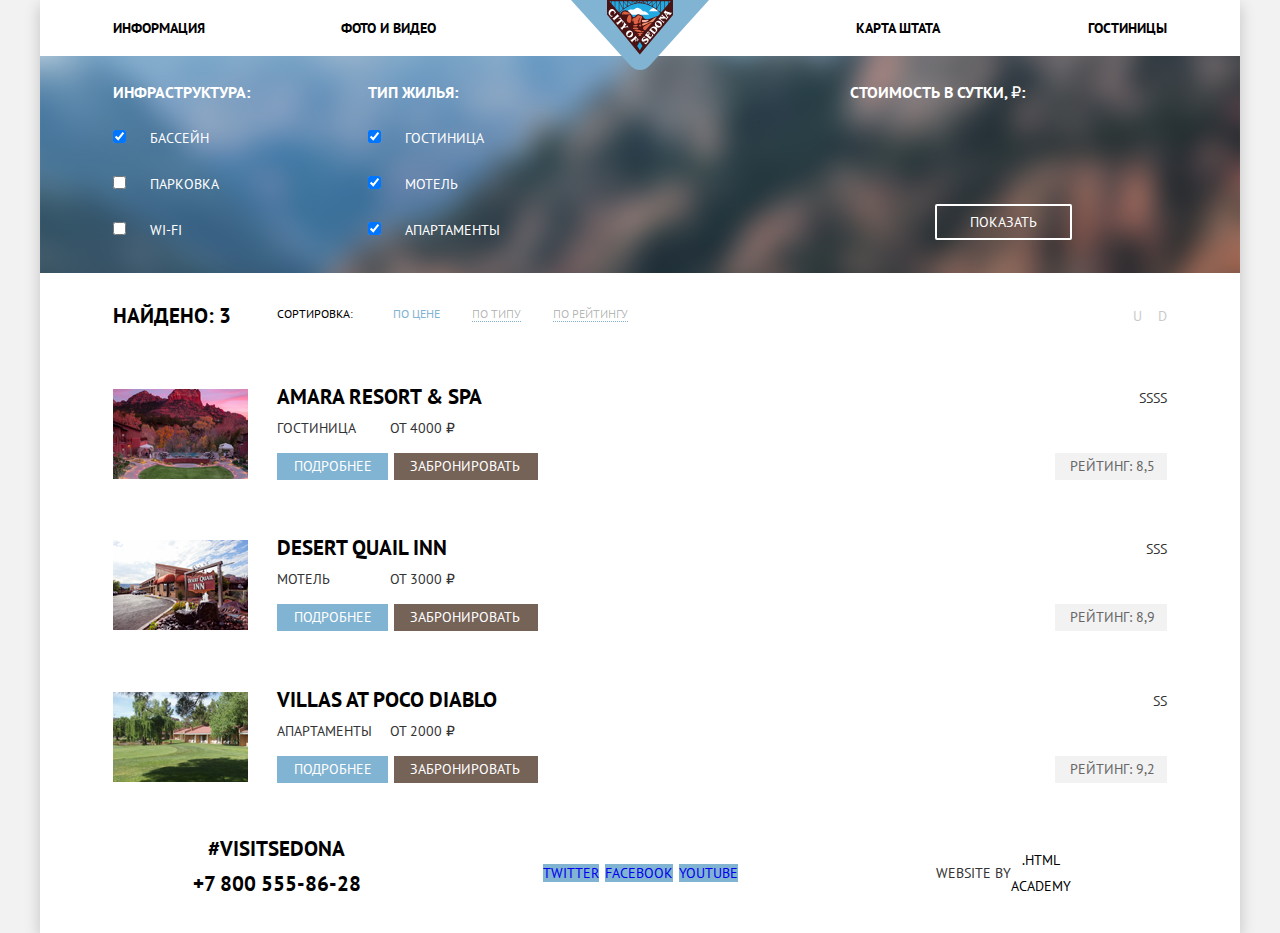
==== catalog.html @ ccf260fe "Сделал сетку на флексах для каталога" ====
<!DOCTYPE html>
<html class="page" lang="ru">

<head>
  <meta charset="utf-8">
  <title>Каталог</title>

  <link rel="icon" href="favicon.ico">
  <link rel="icon" href="img/favicons/icon.svg" type="image/svg+xml">
  <link rel="apple-touch-icon" href="img/favicons/icon-180.png">
  <link rel="manifest" href="manifest.webmanifest">

  <link href="css/normalize.css" rel="stylesheet">
  <link href="css/style.css" rel="stylesheet">
</head>

<body>
  <div class="wrapper">
    <header class="main-header">
      <nav class="main-navigation">
        <a class="main-header-logo" href="index.html">
          <img src="img/logo.svg" width="138" height="70" alt="Логотип города Седона">
        </a>
        <ul class="site-navigation">
          <li class="navigation-item-box"><a class="navigation-item" href="#">Информация</a></li>
          <li class="navigation-item-box"><a class="navigation-item" href="#">Фото и видео</a></li>
          <li class="navigation-item-box"><a class="navigation-item" href="#">Карта штата</a></li>
          <li class="navigation-item-box"><a class="navigation-item" href="catalog.html">Гостиницы</a></li>
        </ul>
      </nav>
    </header>

    <main class="container">
      <h1 class="visually-hidden">Гостиницы</h1>

      <section class="filter">
        <h2 class="visually-hidden">Фильтр гостиниц</h2>

        <form class="filter-form" method="get" action="https://echo.htmlacademy.ru">
          <fieldset class="filter-field filter-comfort">
            <legend class="filter-title">Инфраструктура:</legend>
            <ul class="filter-list">
              <li class="filter-item">
                <input class="filter-input" type="checkbox" name="pool" id="filter-pool" checked>
                <label class="filter-label" for="filter-pool">Бассейн</label>
              </li>

              <li class="filter-item">
                <input class="filter-input" type="checkbox" name="parking" id="filter-parking">
                <label class="filter-label" for="filter-parking">Парковка</label>
              </li>

              <li class="filter-item">
                <input class="filter-input" type="checkbox" name="wifi" id="filter-wifi">
                <label class="filter-label" for="filter-wifi">Wi-fi</label>
              </li>
            </ul>
          </fieldset>

          <fieldset class="filter-field filter-type">
            <legend class="filter-title">Тип жилья:</legend>
            <ul class="filter-list">
              <li class="filter-item">
                <input class="filter-input" type="checkbox" name="guesthouse" id="filter-guesthouse" checked>
                <label class="filter-label" for="filter-guesthouse">Гостиница</label>
              </li>

              <li class="filter-item">
                <input class="filter-input" type="checkbox" name="motel" id="filter-motel" checked>
                <label class="filter-label" for="filter-motel">Мотель</label>
              </li>

              <li class="filter-item">
                <input class="filter-input" type="checkbox" name="apartments" id="filter-apartments" checked>
                <label class="filter-label" for="filter-apartments">Апартаменты</label>
              </li>
            </ul>
          </fieldset>

          <div class="price-and-submit">
            <fieldset class="filter-field filter-price">
              <legend class="filter-title">Стоимость в сутки, ₽:</legend>
              <!-- Здесь будут поля ввода
              <div>
                <label class="filter-label" for="filter-min-price">
                  от <input class="filter-input" type="text" name="min-price" id="filter-min-price" value="0">
                </label>
                <label class="filter-label" for="filter-max-price">
                  до <input class="filter-input" type="text" name="max-price" id="filter-max-price" value="3000">
                </label>
              </div>
              -->
              <!-- Здесь будет ползунок -->
            </fieldset>
            <button class="button btn-filter" type="submit">Показать</button>
          </div>
        </form>
      </section>

      <section class="hotels">
        <h2 class="visually-hidden">Список гостиниц</h2>

        <section class="sort">
          <p class="sort-title">Найдено: 3</p>
          <div class="sort-container">
            <h3 class="sort-heading">Сортировка:</h3>
            <ul class="sort-list sort-radio-list">
              <li class="sort-radio-item">
                <input class="sort-input" type="radio" name="sort" value="price" id="sort-price" checked>
                <label class="sort-label" for="sort-price">По цене</label>
              </li>

              <li class="sort-radio-item">
                <input class="sort-input" type="radio" name="sort" value="type" id="sort-type">
                <label class="sort-label" for="sort-type">По типу</label>
              </li>

              <li class="sort-radio-item">
                <input class="sort-input" type="radio" name="sort" value="rating" id="sort-rating">
                <label class="sort-label" for="sort-rating">По рейтингу</label>
              </li>
            </ul>
          </div>

          <ul class="sort-list sort-pagination-container">
            <li>
              <a class="sort-pagination">U</a>
            </li>
            <li>
              <a class="sort-pagination" href="#">D</a>
            </li>
          </ul>
        </section>

        <ul class="hotel-list">
          <li class="hotel-item">
            <div class="hotel-item-container">
              <img class="hotel-item-photo" src="img/hotels/hotel.jpg" width="135" height="90"
                alt="Вид на горы и озеро у гостиницы">
              <div class="hotel-item-desc">
                <a class="hotel-title-link" href="#">
                  <h3 class="hotel-title">Amara Resort &amp; Spa</h3>
                </a>
                <div class="type-and-price">
                  <p class="hotel-type">Гостиница</p>
                  <p class="hotel-price">От 4000 ₽</p>
                </div>
                <div class="more-and-book">
                  <a class="button btn-blue btn-more" href="#">Подробнее</a>
                  <a class="button btn-brown btn-book" href="#">Забронировать</a>
                </div>
              </div>
            </div>

            <div class="hotel-rating-container">
              <ul class="hotel-rating-list">
                <li class="hotel-rating-star">S</li>
                <li class="hotel-rating-star">S</li>
                <li class="hotel-rating-star">S</li>
                <li class="hotel-rating-star">S</li>
              </ul>

              <p class="hotel-rating">Рейтинг: 8,5</p>
            </div>
          </li>

          <li class="hotel-item">
            <div class="hotel-item-container">
              <img class="hotel-item-photo" src="img/hotels/motel.jpg" width="135" height="90"
                alt="Декоративный фонтан перед вывеской мотеля">
              <div class="hotel-item-desc">
                <a class="hotel-title-link" href="#">
                  <h3 class="hotel-title">Desert Quail Inn</h3>
                </a>
                <div class="type-and-price">
                  <p class="hotel-type">Мотель</p>
                  <p class="hotel-price">От 3000 ₽</p>
                </div>
                <div class="more-and-book">
                  <a class="button btn-blue btn-more" href="#">Подробнее</a>
                  <a class="button btn-brown btn-book" href="#">Забронировать</a>
                </div>
              </div>
            </div>

            <div class="hotel-rating-container">
              <ul class="hotel-rating-list">
                <li class="hotel-rating-star">S</li>
                <li class="hotel-rating-star">S</li>
                <li class="hotel-rating-star">S</li>
              </ul>

              <p class="hotel-rating">Рейтинг: 8,9</p>
            </div>
          </li>

          <li class="hotel-item">
            <div class="hotel-item-container">
              <img class="hotel-item-photo" src="img/hotels/apartments.jpg" width="135" height="90" alt="Двор с прудом">
              <div class="hotel-item-desc">
                <a class="hotel-title-link" href="#">
                  <h3 class="hotel-title">Villas at Poco Diablo</h3>
                </a>
                <div class="type-and-price">
                  <p class="hotel-type">Апартаменты</p>
                  <p class="hotel-price">От 2000 ₽</p>
                </div>
                <div class="more-and-book">
                  <a class="button btn-blue btn-more" href="#">Подробнее</a>
                  <a class="button btn-brown btn-book" href="#">Забронировать</a>
                </div>
              </div>
            </div>

            <div class="hotel-rating-container">
              <ul class="hotel-rating-list">
                <li class="hotel-rating-star">S</li>
                <li class="hotel-rating-star">S</li>
              </ul>

              <p class="hotel-rating">Рейтинг: 9,2</p>
            </div>
          </li>
        </ul>
      </section>
    </main>

    <footer class="main-footer">
      <section class="footer-contacts">
        <h2 class="visually-hidden">Контакты</h2>

        <h3 class="footer-contacts-heading">#VISITSEDONA</h3>
        <p class="footer-contacts-phone"><a class="footer-phone" href="tel:+78005558628">+7 800 555-86-28</a></p>
      </section>

      <section class="footer-socials">
        <h2 class="visually-hidden">Социальные сети</h2>

        <ul class="social-list">
          <li class="social-button">
            <a class="social-link" href="#">Twitter</a>
          </li>
          <li class="social-button">
            <a class="social-link" href="#">Facebook</a>
          </li>
          <li class="social-button">
            <a class="social-link" href="#">Youtube</a>
          </li>
        </ul>
      </section>

      <p class="footer-copyright">
        Website by
        <a class="footer-copyright-link" href="https://htmlacademy.ru/intensive/htmlcss">.html<br>
          academy</a>
      </p>
    </footer>
  </div>
</body>

</html>
---- css/style.css ----
@font-face {
  font-family: "PT Sans";
  src:
    url("../fonts/PTSans.woff2") format("woff2"),
    url("../fonts/PTSans.woff") format("woff");
  font-weight: 400;
  font-style: normal;
}

@font-face {
  font-family: "PT Sans Bold";
  src:
    url("../fonts/PTSans-Bold.woff2") format("woff2"),
    url("../fonts/PTSans-Bold.woff") format("woff");
  font-weight: 700;
  font-style: normal;
}

:root {
  --basic-white: #FFFFFF;
  --basic-light: #F2F2F2;
  --basic-neutral: #EEEEEE;
  --basic-dark: #333333;
  --basic-black: #000000;

  --special-gray-hover: #EBEBEB;
  --special-gray-focus: #E5E5E5;

  --special-blue: #81B3D2;
  --special-blue-hover: #669EC0;
  --special-blue-click: #5496BD;

  --special-brown: #766357;
  --special-brown-hover: #604E43;
  --special-brown-click: #503E33;

  --filter-disabled: #6A6A6A;
  --filter-dot: #ABABAB;
  --filter-rating: #666666;

  --sort-basic: #CACACA;

  --icon-gray: #A9A9A9;

  --logo-click: #BDBBBC;

  --opacity-black: rgba(0, 0, 0, 0.3);
  --opacity-white: rgba(255, 255, 255, 0.3);

  --footer-bg: rgba(255, 255, 255, 0.9);

  --shadow-wrapper: rgba(0, 1, 1, 0.2);
  --shadow-form: rgba(0, 1, 1, 0.15);
}

body {
  min-width: 1280px;
  margin: 0;
  padding: 0;
  font-family: "PT Sans", Arial, sans-serif;
  font-size: 14px;
  line-height: 21px;
  font-weight: 400;
  color: var(--basic-dark);
  text-transform: uppercase;
  background-color: var(--basic-light);

  min-height: 100%;
}

a {
  text-decoration: none;
}

img {
  max-width: 100%;
  height: auto;
}

.page {
  height: 100%;
}

.wrapper {
  background-color: var(--basic-white);
  box-shadow: 0px 5px 15px var(--shadow-wrapper);

  width: 1200px;
  margin: 0 auto;

  text-align: center;

  display: grid;
  grid-template-rows: min-content 1fr min-content;
  align-content: start;
}

/* Очень надоели заголовки */

.visually-hidden {
  position: absolute;
  clip: rect(0 0 0 0);
  width: 1px;
  height: 1px;
  margin: -1px;
}

/* Main Navigation */

.main-header {
  margin: 0 73px;
}

.main-header-logo {
  position: absolute;
  left: 50%;
  transform: translateX(-50%);
}

.main-navigation {
  font-family: "PT Sans Bold", Arial, sans-serif;
  line-height: 26px;
  color: var(--basic-black);
}

.site-navigation {
  list-style: none;

  margin: 0;
  padding: 0;

  display: grid;
  grid-template-columns: repeat(5, 1fr);
}

.navigation-item-box {
  margin-top: 15px;
  margin-bottom: 15px;
}

.navigation-item-box:first-child {
  text-align: start;
}

.navigation-item-box:nth-child(2) {
  text-align: start;
  padding-left: 17px;
}

.navigation-item-box:nth-child(3) {
  grid-column: -3 / -2;

  text-align: end;
  padding-right: 16px;
}

.navigation-item-box:last-child {
  text-align: end;
}
/* User Navigation */

.navigation-item {
  color: var(--basic-black);
}

.navigation-item:hover {
  color: var(--special-blue-hover);
}

.navigation-item:focus {
  color: var(--special-brown);
}

.navigation-item:active {
  color: var(--opacity-black);
}

/* Welcome */

.wrap-container-features {
  line-height: 26px;

  min-height: 725px;
}

.wrap-container-photo {
  background-image: url(../img/welcome/background.jpg);
  background-repeat: no-repeat;
  background-color: var(--special-blue);

  height: 509px;
}

/* Заготовка маски на будущее

.wrap-container-photo::after {
  position: absolute;
  content: "";
  height: 57px;
  width: 1200px;

  background-image: url(../img/welcome/background-mask.svg);
  background-repeat: no-repeat;
}
*/

.welcome-sedona {
  margin-top: 77.35px;

  width: 456.65px;
  height: 350.88px;
}

.features-heading-box {
  box-sizing: border-box;
  height: 216px;

  display: flex;
  flex-direction: column;
  flex-wrap: wrap;
  justify-content: space-between;
  align-items: center;

  padding-top: 42.5px;
  padding-bottom: 51px;
}

.features-heading {
  font-family: "PT Sans Bold", Arial, sans-serif;
  font-size: 21px;
  color: var(--basic-black);

  margin: 0;
  padding: 0;
}

.features-heading-text {
  margin: 0;
  padding: 0;
}

/* Features */

.features-list {
  list-style: none;

  margin: 0;
  padding: 0;

  display: grid;
  grid-template-columns: repeat(3, 1fr);
}

.features-item {
  min-height: 256px;
}

.features-flex-content {
  box-sizing: border-box;
  display: flex;
  flex-direction: column;
  flex-wrap: wrap;
  justify-content: space-between;
  align-items: center;

  margin: 0;
  padding: 47px 47px 54px;
}

.features-item:first-child,
.features-item:nth-child(2) {
  grid-column: 1 / -1;
}

.features-item:first-child {
  display: grid;
  grid-template-columns: 1fr 2fr;
}

.features-item:nth-child(2) {
  display: grid;
  grid-template-columns: 2fr 1fr;
}

.features-item:nth-child(2) .features-photo {
  order: 1;
}

.features-item:nth-child(2) .features-container {
  order: 2;
}

.features-container {
  background-color: var(--special-blue);
  color: var(--basic-white);

  max-height: 256px;
}

.features-container-heading {
  color: var(--basic-white);
}

.features-item .features-heading,
.features-container .features-heading {
  margin: 0;
}

.features-item-heading {
  width: 150px;
  word-wrap: break-word;
}

.features-item-number {
  margin: 0;
}

.features-item-text {
  margin: 0;
}

.features-gray {
  background-color: var(--basic-neutral);
}

/* Benefits */

.benefits-list {
  list-style: none;

  background-color: var(--basic-white);
  color: var(--basic-dark);

  min-height: 330px;

  margin: 0;
  padding: 0;

  grid-column: 1 / -1;

  display: grid;
  grid-template-columns: repeat(3, 1fr);
}

.benefits-item {
  max-height: 330px;

  padding: 160px 55px 82px;
}

.benefits-heading {
  color: var(--basic-black);
}

.benefit-text {
  margin: 0;
}

/* Search */

.wrap-search {
  box-sizing: border-box;
  height: 291px;

  display: flex;
  flex-direction: column;
  flex-wrap: wrap;
  justify-content: flex-end;
  align-items: center;
}

.wrap-container-search {
  line-height: 24px;

  box-sizing: border-box;
  height: 123px;
  margin-bottom: 45px;
  padding-top: 18px;

  display: flex;
  flex-direction: column;
  flex-wrap: wrap;
  justify-content: space-between;
  align-items: center;
}

.container-search-heading {
  font-family: "PT Sans Bold", Arial, sans-serif;
  font-size: 30px;
  color: var(--basic-black);

  margin: 0;

  transform: translateX(-5px);
}

.container-search-text {
  margin: 0;
  padding: 0;
}

.search-form {
  font-family: "PT Sans Bold", Arial, sans-serif;
  line-height: 26px;

  box-shadow: 0px 7px 15px var(--shadow-form);

  max-width: 568px;
  margin: 0 auto;

  box-sizing: border-box;
  height: 395px;
  padding: 55px;

  display: grid;
  grid-template-columns: repeat(2, 1fr);
}

.search-item {
  display: grid;
  grid-template-columns: repeat(2, 1fr);

  margin: 0;
  height: 38px;
}

.search-item:first-child,
.search-item:nth-child(2) {
  grid-column: 1 / -1;
}

.search-item-label {
  display: flex;
  align-items: center;
}

.search-item:nth-child(4) .search-item-label {
  margin-left: 26px;
  justify-self: center;
}

.search-item:nth-child(3) .search-item-input {
  margin-right: 3px;
}

.search-item-input {
  text-transform: uppercase;
  font-size: 14px;
  line-height: 26px;
  background-color: var(--basic-light);
  border: none;

  padding: 0;
}

.search-item-input[type=text] {
  width: 346px;

  box-sizing: border-box;
  padding-left: 13px;
}

.search-item-input[type=number] {
  width: 114px;

  text-align: center;

  box-sizing: border-box;
  padding-left: 8px;
}

.search-item-input:hover {
  background-color: var(--special-gray-hover);
}

.search-item-input:focus {
  background-color: var(--basic-white);
  outline: 2px solid var(--special-gray-focus);
}

.icon-calendar {
  display: none; /* Временно скрыл календарь, чтобы не мешал в сетке */
}

/* Filter */

.filter {
  background-image: url(../img/background-catalog.png);
  background-repeat: no-repeat;
  background-color: var(--special-blue);
  background-size: cover;
  color: var(--basic-white);

  min-height: 217px;
  box-sizing: border-box;
  padding: 26px 73px 32px;
}

.filter-form {
  display: flex;
  flex-direction: row;
  flex-wrap: wrap;
  justify-content: space-between;
  align-items: flex-start;

  max-height: 159px;
}

.filter-field {
  border: none;
  padding: 0;
  margin: 0;

  display: flex;
  flex-direction: column;
  flex-wrap: wrap;
  align-items: baseline;
}

.filter-type {
  margin-right: 232px;
}

.price-and-submit {
  justify-self: flex-end;
  display: flex;
  flex-direction: column;
  flex-wrap: wrap;
  justify-content: space-between;


  width: 317px;
  height: 158px;
}

.filter-title {
  font-family: "PT Sans Bold", Arial, sans-serif;
  font-size: 16px;

  float: left;
}

.filter-list {
  list-style: none;
  margin: 0;
  padding: 0;

  display: flex;
  flex-direction: column;
  flex-wrap: wrap;
  justify-content: space-between;
  align-items: baseline;

  margin-top: 25px;
}

.filter-item {
  margin-bottom: 25px;
}

.filter-item:last-child {
  margin-bottom: 0;
}

.filter-label {
  font-family: "PT Sans", Arial, sans-serif;
  margin-left: 20px;
}

.filter-input {
  border: none;
  color: var(--basic-white);
  background: none;
  outline: none;
}

/* Sort */

.sort {
  display: grid;
  grid-template-columns: max-content 1fr min-content;
  align-items: center;

  padding: 29px 0;
  box-sizing: border-box;
  height: 86px;
}

.sort-title {
  font-family: "PT Sans Bold", Arial, sans-serif;
  font-size: 21px;
  line-height: 26px;
  color: var(--basic-black);

  margin: 0;
}

.sort-container {
  display: flex;
  flex-direction: row;
  flex-wrap: wrap;
  justify-content: flex-start;
  align-items: center;

  margin-left: 46px;
  padding-bottom: 5px;
}

.sort-heading {
  font-size: 12px;
  line-height: 18px;
  font-weight: normal;
  color: var(--basic-black);

  margin: 0;
}

.sort-list {
  list-style: none;
  padding: 0;
  margin: 0;

  display: flex;
  flex-direction: row;
  flex-wrap: wrap;
  justify-content: space-between;
}

.sort-radio-list {
  margin-left: 40px;
}

.sort-radio-item {
  margin-right: 32px;
}

.sort-radio-item:last-child {
  margin-right: 0;
}

.sort-label {
  font-size: 12px;
  line-height: 18px;
  color: var(--opacity-black);

  border-bottom: 1px dotted var(--special-blue);
}

.sort-label:hover {
  color: var(--special-blue);
}

.sort-label:active {
  color: var(--basic-black);

  border: none;
}

.sort-input {
  display: none;
}

.sort-input:checked ~ .sort-label {
  color: var(--special-blue);
  border: none;
}

.sort-pagination-container {
  width: 34px;
  margin: 0;
}

.sort-pagination {
  color: var(--sort-basic);
}

.sort-pagination:hover {
  color: var(--basic-black);
}

.sort-pagination:active,
.sort-pagination:focus {
  color: var(--special-blue);
}

/* Hotels */

.hotels {
  margin: 0 73px;

  height: 540px;
}

.hotel-list {
  list-style: none;
  margin: 0;
  padding: 0;

  height: 454px;

  display: grid;
  grid-template-columns: 1fr;
}

.hotel-item {
  display: grid;
  grid-template-columns: 2fr 1fr;
  column-gap: 400px;

  height: 150px;

  padding: 25px 0;
  box-sizing: border-box;
}

.hotel-item-container {
  display: grid;
  grid-template-columns: min-content 1fr;
}

.hotel-item-photo {
  min-width: 135px;
  min-height: 90px;

  align-self: center;
}

.hotel-item-desc {
  display: flex;
  flex-direction: column;
  flex-wrap: wrap;
  justify-content: space-between;

  margin-left: 29px;
}

.hotel-title {
  font-family: "PT Sans Bold", Arial, sans-serif;
  font-size: 21px;
  line-height: 26px;
  color: var(--basic-black);

  margin: 0;
  width: max-content;
}

.hotel-title:hover {
  color: var(--special-blue);
}

.hotel-title:active {
  color: var(--opacity-black);
}

.type-and-price {
  display: flex;
  flex-direction: row;
  flex-wrap: wrap;
  justify-content: space-between;

  width: 258px;
  margin-bottom: 6px;
}

.hotel-type {
  margin: 0;
  width: max-content;
}

.hotel-price {
  margin: 0;
  width: max-content;
  margin-right: 80px;
}

.more-and-book {
  display: flex;
  flex-direction: row;
  flex-wrap: wrap;
  justify-content: center;
  margin-bottom: 4px;
  width: max-content;
}

.hotel-rating-container {
  display: flex;
  flex-direction: column;
  flex-wrap: wrap;
  align-items: flex-end;
  justify-content: space-between;
  padding: 4px 0;
}

.hotel-rating {
  color: var(--filter-rating);
  background-color: var(--basic-light);

  margin: 0;
  padding: 3px 12px 3px 15px;
}

.hotel-rating-list {
  list-style: none;
  padding: 0;

  display: flex;
  flex-direction: row;
  flex-wrap: wrap;
  justify-content: space-between;
}

/*
/// А тут будут звёздащке ///
.hotel-rating-star {
}
*/

/* Footer */

.main-footer {
  display: grid;
  grid-template-columns: 1fr 1fr 1fr;

  background-color: var(--footer-bg);
}

.footer-contacts {
  font-family: "PT Sans Bold", Arial, sans-serif;
  font-size: 21px;
  line-height: 26px;
  color: var(--basic-black);

  margin-left: 73px;

  display: flex;
  flex-direction: column;
  flex-wrap: wrap;
  justify-content: center;
}

.footer-contacts-heading,
.footer-contacts-phone {
  margin: 0;
}

.footer-contacts-heading {
  margin-top: 23px;
  margin-bottom: 9px;

  font-size: 21px;
}

.footer-contacts-phone {
  margin-bottom: 36px;
}

.footer-phone {
  color: var(--basic-black);
}

.footer-phone:hover {
  color: var(--special-blue);
}

.footer-phone:active {
  color: var(--opacity-black);
}

.footer-socials {
  display: flex;
  flex-direction: column;
  justify-content: center;
  align-items: center;
}

.social-list {
  list-style: none;
  margin: 0;
  padding: 0;

  display: flex;
  flex-direction: row;
  flex-wrap: wrap;
  justify-content: center;
}

.social-button {
  padding-right: 6px;
}

.social-button:last-child {
  padding-right: 0;
}

.social-link {
  background-color: var(--special-blue);
}

.social-link:hover {
  background-color: var(--special-blue-hover);
}

.social-link:active {
  background-color: var(--special-blue-click);
  color: var(--opacity-white);
}

.footer-copyright {
  line-height: 26px;

  margin-right: 73px;

  display: flex;
  flex-direction: row;
  flex-wrap: wrap;
  align-items: center;
  justify-content: center;
}

.footer-copyright-link {
  color: var(--basic-black);
}

.footer-copyright-link:hover {
  color: var(--special-blue)
}

.footer-copyright-link:active {
  color: var(--logo-click);
}

/* Buttons */

.button {
  color: var(--basic-white);
  text-transform: uppercase;
  border: none;
  outline: none;
}

.btn-brown {
  background-color: var(--special-brown);
}

.btn-brown:hover {
  background-color: var(--special-brown-hover);
}

.btn-brown:active {
  background-color: var(--special-brown-click);
  color: var(--opacity-white);
}

.btn-blue {
  background-color: var(--special-blue);
}

.btn-blue:hover {
  background-color: var(--special-blue-hover);
}

.btn-blue:active {
  background-color: var(--special-blue-click);
  color: var(--opacity-white);
}

.btn-search {
  font-family: "PT Sans Bold", Arial, sans-serif;
  font-size: 21px;
  line-height: 26px;
}

.btn-search[type=submit] {
  width: 458px;
  height: 58px;

  justify-self: center;
  align-self: end;

  grid-column: 1 / -1;
}

.btn-search[type=button] {
  width: 568px;
  height: 86px;
}

.btn-filter {
  font-family: "PT Sans", Arial, sans-serif;
  font-size: 14px;
  line-height: 21px;

  background: none;

  border: 2px solid var(--basic-white);
  border-radius: 2px;

  width: 137px;
  height: 36px;

  align-self: center;
  margin-right: 10px;
}

.btn-more {
  padding: 3px 16px 3px 17px;
  margin-right: 6px;
}

.btn-book {
  padding: 3px 18px 3px 16px;
}
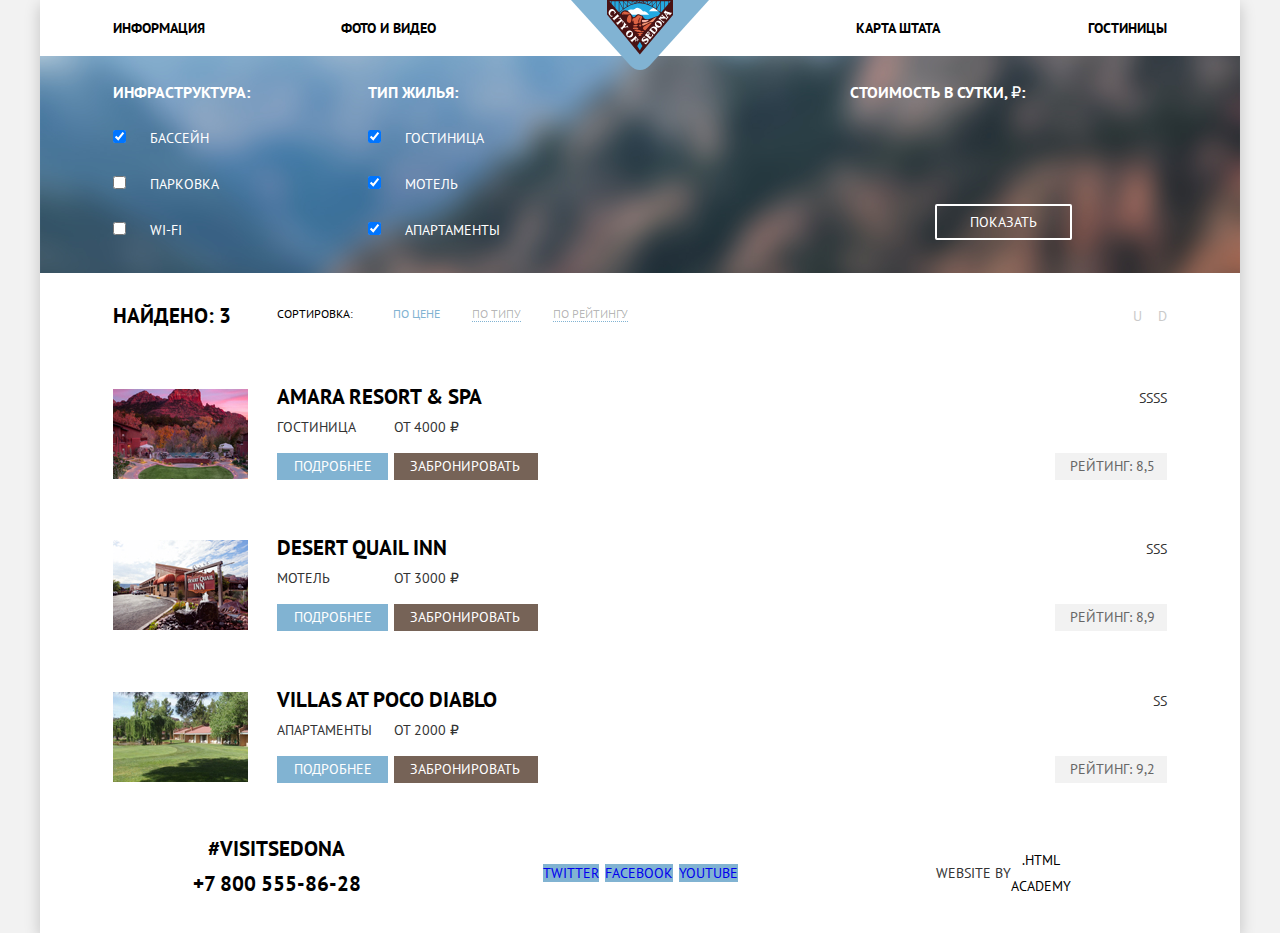
==== commit 22fb9237: "Переделал микросетку в каталоге" ====
--- a/catalog.html
+++ b/catalog.html
@@ -141,13 +141,15 @@
                 <a class="hotel-title-link" href="#">
                   <h3 class="hotel-title">Amara Resort &amp; Spa</h3>
                 </a>
-                <div class="type-and-price">
-                  <p class="hotel-type">Гостиница</p>
-                  <p class="hotel-price">От 4000 ₽</p>
-                </div>
-                <div class="more-and-book">
-                  <a class="button btn-blue btn-more" href="#">Подробнее</a>
-                  <a class="button btn-brown btn-book" href="#">Забронировать</a>
+                <div class="type-price-buttons">
+                  <div class="type-and-more">
+                    <p class="hotel-type">Гостиница</p>
+                    <a class="button btn-blue btn-more" href="#">Подробнее</a>
+                  </div>
+                  <div class="price-and-book">
+                    <p class="hotel-price">От 4000 ₽</p>
+                    <a class="button btn-brown btn-book" href="#">Забронировать</a>
+                  </div>
                 </div>
               </div>
             </div>
@@ -172,13 +174,15 @@
                 <a class="hotel-title-link" href="#">
                   <h3 class="hotel-title">Desert Quail Inn</h3>
                 </a>
-                <div class="type-and-price">
-                  <p class="hotel-type">Мотель</p>
-                  <p class="hotel-price">От 3000 ₽</p>
-                </div>
-                <div class="more-and-book">
-                  <a class="button btn-blue btn-more" href="#">Подробнее</a>
-                  <a class="button btn-brown btn-book" href="#">Забронировать</a>
+                <div class="type-price-buttons">
+                  <div class="type-and-more">
+                    <p class="hotel-type">Мотель</p>
+                    <a class="button btn-blue btn-more" href="#">Подробнее</a>
+                  </div>
+                  <div class="price-and-book">
+                    <p class="hotel-price">От 3000 ₽</p>
+                    <a class="button btn-brown btn-book" href="#">Забронировать</a>
+                  </div>
                 </div>
               </div>
             </div>
@@ -201,13 +205,15 @@
                 <a class="hotel-title-link" href="#">
                   <h3 class="hotel-title">Villas at Poco Diablo</h3>
                 </a>
-                <div class="type-and-price">
-                  <p class="hotel-type">Апартаменты</p>
-                  <p class="hotel-price">От 2000 ₽</p>
-                </div>
-                <div class="more-and-book">
-                  <a class="button btn-blue btn-more" href="#">Подробнее</a>
-                  <a class="button btn-brown btn-book" href="#">Забронировать</a>
+                <div class="type-price-buttons">
+                  <div class="type-and-more">
+                    <p class="hotel-type">Апартаменты</p>
+                    <a class="button btn-blue btn-more" href="#">Подробнее</a>
+                  </div>
+                  <div class="price-and-book">
+                    <p class="hotel-price">От 2000 ₽</p>
+                    <a class="button btn-brown btn-book" href="#">Забронировать</a>
+                  </div>
                 </div>
               </div>
             </div>
--- a/css/style.css
+++ b/css/style.css
@@ -752,34 +752,36 @@
   color: var(--opacity-black);
 }
 
-.type-and-price {
+.type-price-buttons {
   display: flex;
   flex-direction: row;
-  flex-wrap: wrap;
-  justify-content: space-between;
-
-  width: 258px;
-  margin-bottom: 6px;
+  margin-bottom: 4px;
+}
+
+.type-and-more {
+  display: flex;
+  flex-direction: column;
+  flex-wrap: wrap;
+  width: max-content;
 }
 
 .hotel-type {
   margin: 0;
   width: max-content;
+  margin-bottom: 15px;
 }
 
 .hotel-price {
   margin: 0;
   width: max-content;
-  margin-right: 80px;
-}
-
-.more-and-book {
-  display: flex;
-  flex-direction: row;
-  flex-wrap: wrap;
-  justify-content: center;
-  margin-bottom: 4px;
-  width: max-content;
+  margin-bottom: 15px;
+}
+
+.price-and-book {
+  display: flex;
+  flex-direction: column;
+  flex-wrap: wrap;
+  width: max-content
 }
 
 .hotel-rating-container {
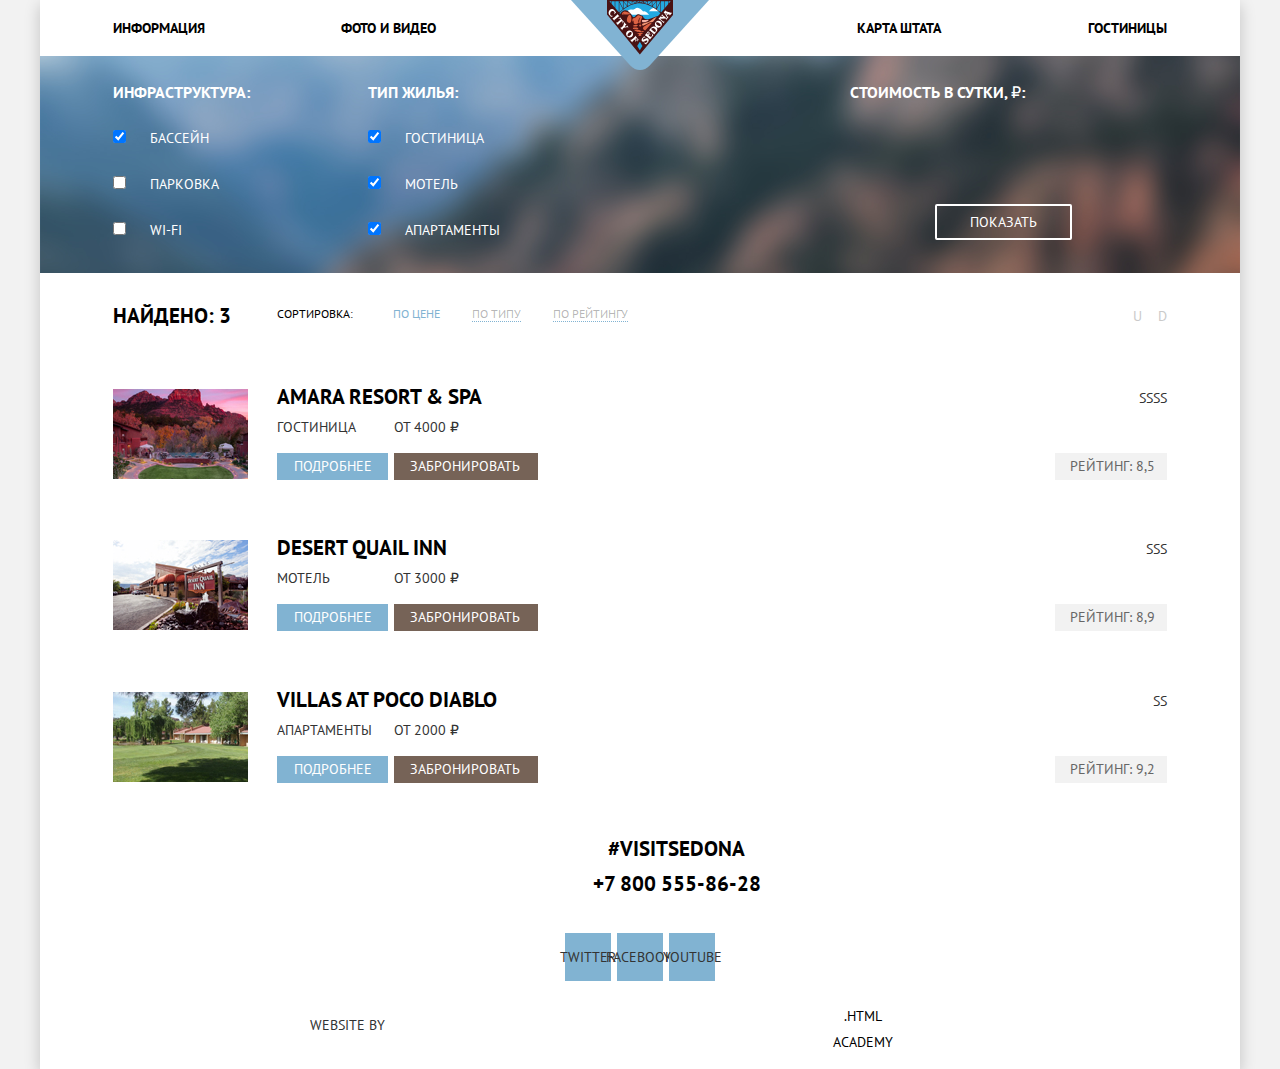
==== commit 7e829079: "Добавил декоративные элементы на главную" ====
--- a/catalog.html
+++ b/catalog.html
@@ -141,13 +141,13 @@
                 <a class="hotel-title-link" href="#">
                   <h3 class="hotel-title">Amara Resort &amp; Spa</h3>
                 </a>
-                <div class="type-price-buttons">
-                  <div class="type-and-more">
-                    <p class="hotel-type">Гостиница</p>
+                <div class="hotel-info-container">
+                  <div class="hotel-info-column">
+                    <p class="hotel-info-text">Гостиница</p>
                     <a class="button btn-blue btn-more" href="#">Подробнее</a>
                   </div>
-                  <div class="price-and-book">
-                    <p class="hotel-price">От 4000 ₽</p>
+                  <div class="hotel-info-column">
+                    <p class="hotel-info-text">От 4000 ₽</p>
                     <a class="button btn-brown btn-book" href="#">Забронировать</a>
                   </div>
                 </div>
@@ -174,13 +174,13 @@
                 <a class="hotel-title-link" href="#">
                   <h3 class="hotel-title">Desert Quail Inn</h3>
                 </a>
-                <div class="type-price-buttons">
-                  <div class="type-and-more">
-                    <p class="hotel-type">Мотель</p>
+                <div class="hotel-info-container">
+                  <div class="hotel-info-column">
+                    <p class="hotel-info-text">Мотель</p>
                     <a class="button btn-blue btn-more" href="#">Подробнее</a>
                   </div>
-                  <div class="price-and-book">
-                    <p class="hotel-price">От 3000 ₽</p>
+                  <div class="hotel-info-column">
+                    <p class="hotel-info-text">От 3000 ₽</p>
                     <a class="button btn-brown btn-book" href="#">Забронировать</a>
                   </div>
                 </div>
@@ -205,13 +205,13 @@
                 <a class="hotel-title-link" href="#">
                   <h3 class="hotel-title">Villas at Poco Diablo</h3>
                 </a>
-                <div class="type-price-buttons">
-                  <div class="type-and-more">
-                    <p class="hotel-type">Апартаменты</p>
+                <div class="hotel-info-container">
+                  <div class="hotel-info-column">
+                    <p class="hotel-info-text">Апартаменты</p>
                     <a class="button btn-blue btn-more" href="#">Подробнее</a>
                   </div>
-                  <div class="price-and-book">
-                    <p class="hotel-price">От 2000 ₽</p>
+                  <div class="hotel-info-column">
+                    <p class="hotel-info-text">От 2000 ₽</p>
                     <a class="button btn-brown btn-book" href="#">Забронировать</a>
                   </div>
                 </div>
--- a/css/style.css
+++ b/css/style.css
@@ -95,20 +95,24 @@
   align-content: start;
 }
 
-/* Очень надоели заголовки */
-
 .visually-hidden {
   position: absolute;
   clip: rect(0 0 0 0);
   width: 1px;
   height: 1px;
   margin: -1px;
+  border: 0;
+  padding: 0;
+  white-space: nowrap;
+  clip-path: inset(100%);
+  clip: rect(0 0 0 0);
+  overflow: hidden;
 }
 
 /* Main Navigation */
 
 .main-header {
-  margin: 0 73px;
+  margin: 0 53px;
 }
 
 .main-header-logo {
@@ -121,6 +125,8 @@
   font-family: "PT Sans Bold", Arial, sans-serif;
   line-height: 26px;
   color: var(--basic-black);
+
+  position: relative;
 }
 
 .site-navigation {
@@ -144,14 +150,16 @@
 
 .navigation-item-box:nth-child(2) {
   text-align: start;
-  padding-left: 17px;
+
+  padding-left: 9px;
 }
 
 .navigation-item-box:nth-child(3) {
   grid-column: -3 / -2;
 
   text-align: end;
-  padding-right: 16px;
+
+  padding-right: 7px;
 }
 
 .navigation-item-box:last-child {
@@ -161,10 +169,12 @@
 
 .navigation-item {
   color: var(--basic-black);
+  padding: 20px;
 }
 
 .navigation-item:hover {
   color: var(--special-blue-hover);
+  background-color: var(--basic-neutral);
 }
 
 .navigation-item:focus {
@@ -191,19 +201,6 @@
   height: 509px;
 }
 
-/* Заготовка маски на будущее
-
-.wrap-container-photo::after {
-  position: absolute;
-  content: "";
-  height: 57px;
-  width: 1200px;
-
-  background-image: url(../img/welcome/background-mask.svg);
-  background-repeat: no-repeat;
-}
-*/
-
 .welcome-sedona {
   margin-top: 77.35px;
 
@@ -223,6 +220,20 @@
 
   padding-top: 42.5px;
   padding-bottom: 51px;
+
+  position: relative;
+}
+
+.features-heading-box::before {
+  content: "";
+  position: absolute;
+  height: 57px;
+  width: 1200px;
+  background-image: url("../img/welcome/background-mask.svg");
+  background-repeat: no-repeat;
+  background-position: 0 0;
+  top: -26%;
+  transform: translateY(-1px);
 }
 
 .features-heading {
@@ -346,6 +357,43 @@
   max-height: 330px;
 
   padding: 160px 55px 82px;
+
+  position: relative;
+}
+
+.benefits-item:first-child::before{
+  content: "";
+  position: absolute;
+  width: 75px;
+  height: 72px;
+  background-image: url(../img/icons/icon-house.svg);
+  background-repeat: no-repeat;
+  background-position: 0 0;
+  top: 18%;
+}
+
+.benefits-item:nth-child(2)::before {
+  content: "";
+  position: absolute;
+  width: 75px;
+  height: 70px;
+  background-image: url(../img/icons/icon-food.svg);
+  background-repeat: no-repeat;
+  background-position: 0 0;
+  top: 20%;
+  transform: translateY(-8%);
+}
+
+.benefits-item:last-child::before {
+  content: "";
+  position: absolute;
+  width: 64px;
+  height: 77px;
+  background-image: url(../img/icons/icon-gifts.svg);
+  background-repeat: no-repeat;
+  background-position: 0 0;
+  top: 20%;
+  transform: translateY(-16%);
 }
 
 .benefits-heading {
@@ -357,6 +405,10 @@
 }
 
 /* Search */
+
+.search {
+  position: relative;
+}
 
 .wrap-search {
   box-sizing: border-box;
@@ -403,6 +455,7 @@
   font-family: "PT Sans Bold", Arial, sans-serif;
   line-height: 26px;
 
+  background-color: var(--basic-white);
   box-shadow: 0px 7px 15px var(--shadow-form);
 
   max-width: 568px;
@@ -414,6 +467,10 @@
 
   display: grid;
   grid-template-columns: repeat(2, 1fr);
+
+  position: absolute;
+  left: 50%;
+  transform: translateX(-50%);
 }
 
 .search-item {
@@ -422,6 +479,8 @@
 
   margin: 0;
   height: 38px;
+
+  position: relative;
 }
 
 .search-item:first-child,
@@ -465,8 +524,13 @@
 
   text-align: center;
 
-  box-sizing: border-box;
-  padding-left: 8px;
+  -moz-appearance: textfield; /* Для Firefox */
+}
+
+.search-item-input[type=number]::-webkit-outer-spin-button,
+.search-item-input[type=number]::-webkit-inner-spin-button {
+  -webkit-appearance: none; /* Для Chrome, Safari, Edge, Opera */
+  margin: 0;
 }
 
 .search-item-input:hover {
@@ -478,8 +542,86 @@
   outline: 2px solid var(--special-gray-focus);
 }
 
-.icon-calendar {
-  display: none; /* Временно скрыл календарь, чтобы не мешал в сетке */
+.form-calendar {
+  position: absolute;
+  width: 26px;
+  height: 26px;
+  top: 15%;
+  right: 0;
+  transform: translate(-15%, 5%);
+
+  border: 0;
+  background: none;
+  outline: 0;
+}
+
+.form-calendar::before {
+  content: "";
+  position: absolute;
+  width: 21px;
+  height: 23px;
+  background-image: url(../img/icons/icon-calendar.svg);
+  background-repeat: no-repeat;
+  background-position: 0 0;
+  left: 0;
+  top: 0;
+}
+
+.btn-minus {
+  width: 15px;
+  height: 15px;
+  position: absolute;
+  left: 55%;
+  top: 30%;
+  transform: translate(-5%, 6%);
+
+  background: none;
+  border: none;
+  outline: none;
+}
+
+.btn-minus::before {
+  content: "";
+  position: absolute;
+  width: 12px;
+  height: 3px;
+  background-image: url(../img/icons/icon-minus.svg);
+  background-repeat: no-repeat;
+  background-position: 0 0;
+  left: 0px;
+}
+
+.btn-minus-kids::before {
+  left: 25%;
+}
+
+.btn-plus {
+  width: 15px;
+  height: 15px;
+  position: absolute;
+  right: 5%;
+  top: 30%;
+  transform: translate(-20%, 5%);
+
+  background: none;
+  border: none;
+  outline: none;
+}
+
+.btn-plus::before {
+  content: "";
+  position: absolute;
+  width: 11px;
+  height: 11px;
+  background-image: url(../img/icons/icon-plus.svg);
+  background-repeat: no-repeat;
+  background-position: 0 0;
+  left: 10%;
+  top: 20%;
+}
+
+.btn-plus-kids::before {
+  left: 35%;
 }
 
 /* Filter */
@@ -752,36 +894,23 @@
   color: var(--opacity-black);
 }
 
-.type-price-buttons {
+.hotel-info-container {
   display: flex;
   flex-direction: row;
   margin-bottom: 4px;
 }
 
-.type-and-more {
+.hotel-info-column {
   display: flex;
   flex-direction: column;
   flex-wrap: wrap;
   width: max-content;
 }
 
-.hotel-type {
+.hotel-info-text {
   margin: 0;
   width: max-content;
   margin-bottom: 15px;
-}
-
-.hotel-price {
-  margin: 0;
-  width: max-content;
-  margin-bottom: 15px;
-}
-
-.price-and-book {
-  display: flex;
-  flex-direction: column;
-  flex-wrap: wrap;
-  width: max-content
 }
 
 .hotel-rating-container {
@@ -820,10 +949,19 @@
 /* Footer */
 
 .main-footer {
+  position: relative;
+}
+
+.footer-wrapper {
   display: grid;
   grid-template-columns: 1fr 1fr 1fr;
 
+  position: absolute;
+  bottom: 0;
+
   background-color: var(--footer-bg);
+  width: 1200px;
+  z-index: 1;
 }
 
 .footer-contacts {
@@ -881,20 +1019,26 @@
   padding: 0;
 
   display: flex;
-  flex-direction: row;
-  flex-wrap: wrap;
+  flex-wrap: wrap;
+  justify-content: space-between;
+}
+
+.social-button {
+  margin-right: 6px;
+}
+
+.social-button:last-child {
+  margin-right: 0;
+}
+
+.social-link {
+  display: flex;
+  align-items: center;
   justify-content: center;
-}
-
-.social-button {
-  padding-right: 6px;
-}
-
-.social-button:last-child {
-  padding-right: 0;
-}
-
-.social-link {
+
+  width: 46px;
+  height: 48px;
+  color: inherit;
   background-color: var(--special-blue);
 }
 
@@ -904,7 +1048,10 @@
 
 .social-link:active {
   background-color: var(--special-blue-click);
-  color: var(--opacity-white);
+}
+
+.social-link:active path {
+  fill: var(--opacity-white);
 }
 
 .footer-copyright {
@@ -916,19 +1063,30 @@
   flex-direction: row;
   flex-wrap: wrap;
   align-items: center;
-  justify-content: center;
+  justify-content: space-around;
+
+  padding: 0 46px;
+}
+
+.footer-copyright-text {
+  padding: 0;
+  margin: 0;
+
+  margin-left: 12px;
 }
 
 .footer-copyright-link {
   color: var(--basic-black);
-}
-
-.footer-copyright-link:hover {
-  color: var(--special-blue)
-}
-
-.footer-copyright-link:active {
-  color: var(--logo-click);
+  margin-top: 8px;
+  margin-right: 4px;
+}
+
+.footer-copyright-link:hover path {
+  fill: var(--special-blue);
+}
+
+.footer-copyright-link:active path {
+  fill: var(--logo-click);
 }
 
 /* Buttons */
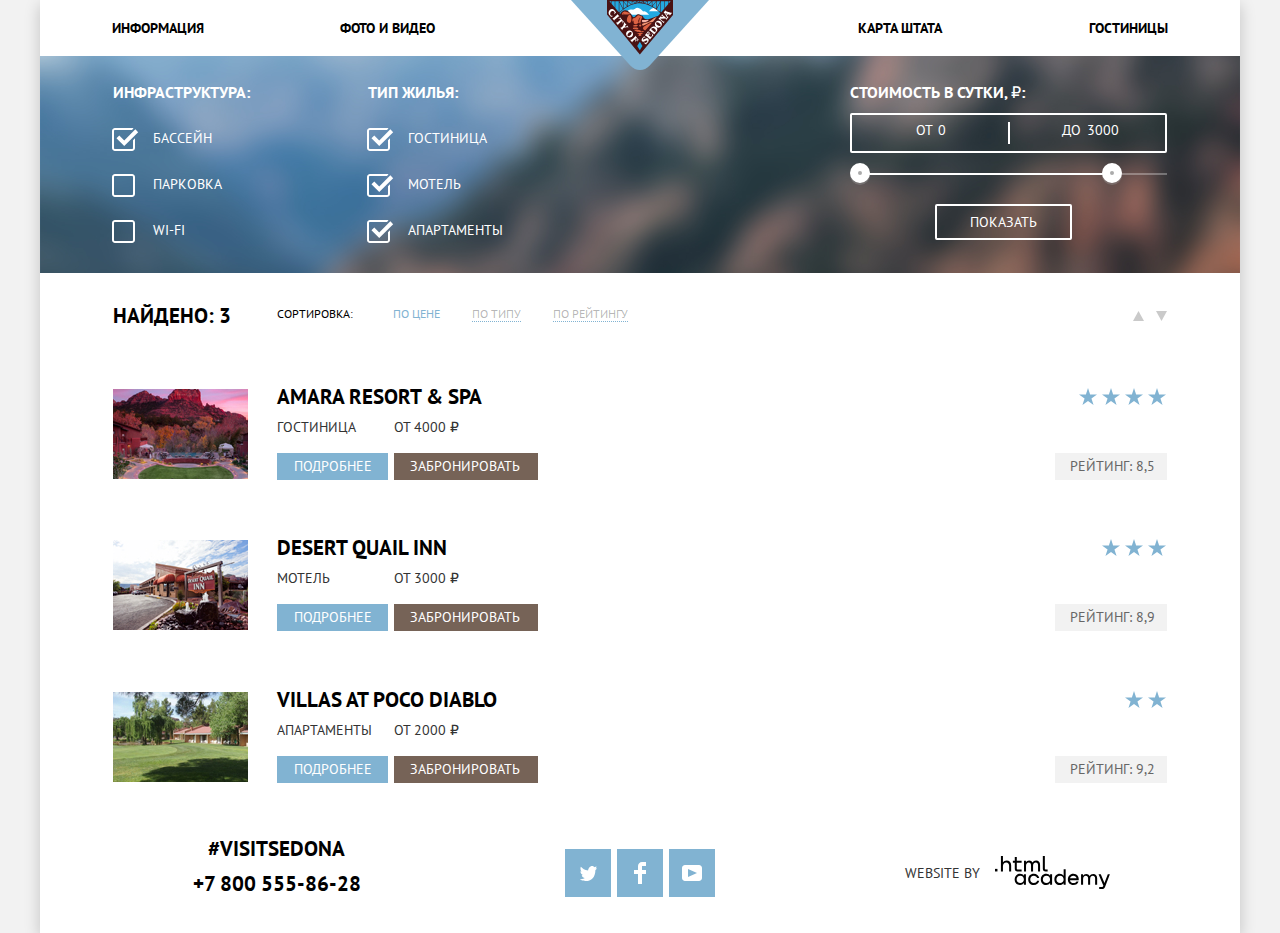
==== commit d51707cd: "Добавил декоративные элементы в каталог" ====
--- a/catalog.html
+++ b/catalog.html
@@ -41,17 +41,17 @@
             <legend class="filter-title">Инфраструктура:</legend>
             <ul class="filter-list">
               <li class="filter-item">
-                <input class="filter-input" type="checkbox" name="pool" id="filter-pool" checked>
+                <input class="filter-input visually-hidden" type="checkbox" name="pool" id="filter-pool" checked>
                 <label class="filter-label" for="filter-pool">Бассейн</label>
               </li>
 
               <li class="filter-item">
-                <input class="filter-input" type="checkbox" name="parking" id="filter-parking">
+                <input class="filter-input visually-hidden" type="checkbox" name="parking" id="filter-parking">
                 <label class="filter-label" for="filter-parking">Парковка</label>
               </li>
 
               <li class="filter-item">
-                <input class="filter-input" type="checkbox" name="wifi" id="filter-wifi">
+                <input class="filter-input visually-hidden" type="checkbox" name="wifi" id="filter-wifi">
                 <label class="filter-label" for="filter-wifi">Wi-fi</label>
               </li>
             </ul>
@@ -61,17 +61,19 @@
             <legend class="filter-title">Тип жилья:</legend>
             <ul class="filter-list">
               <li class="filter-item">
-                <input class="filter-input" type="checkbox" name="guesthouse" id="filter-guesthouse" checked>
+                <input class="filter-input visually-hidden" type="checkbox" name="guesthouse" id="filter-guesthouse"
+                  checked>
                 <label class="filter-label" for="filter-guesthouse">Гостиница</label>
               </li>
 
               <li class="filter-item">
-                <input class="filter-input" type="checkbox" name="motel" id="filter-motel" checked>
+                <input class="filter-input visually-hidden" type="checkbox" name="motel" id="filter-motel" checked>
                 <label class="filter-label" for="filter-motel">Мотель</label>
               </li>
 
               <li class="filter-item">
-                <input class="filter-input" type="checkbox" name="apartments" id="filter-apartments" checked>
+                <input class="filter-input visually-hidden" type="checkbox" name="apartments" id="filter-apartments"
+                  checked>
                 <label class="filter-label" for="filter-apartments">Апартаменты</label>
               </li>
             </ul>
@@ -80,17 +82,25 @@
           <div class="price-and-submit">
             <fieldset class="filter-field filter-price">
               <legend class="filter-title">Стоимость в сутки, ₽:</legend>
-              <!-- Здесь будут поля ввода
-              <div>
-                <label class="filter-label" for="filter-min-price">
-                  от <input class="filter-input" type="text" name="min-price" id="filter-min-price" value="0">
-                </label>
-                <label class="filter-label" for="filter-max-price">
-                  до <input class="filter-input" type="text" name="max-price" id="filter-max-price" value="3000">
-                </label>
+
+              <div class="range-filter">
+                <div class="price-controls">
+                  <label class="min-price price-label">
+                    от <input class="price-input" type="number" name="min-price" value="0">
+                  </label>
+                  <label class="max-price price-label">
+                    до <input class="price-input" type="number" name="max-price" value="3000">
+                  </label>
+                </div>
+
+                <div class="range-controls">
+                  <div class="scale">
+                    <div class="bar"></div>
+                  </div>
+                  <div class="toggle toggle-min"></div>
+                  <div class="toggle toggle-max"></div>
+                </div>
               </div>
-              -->
-              <!-- Здесь будет ползунок -->
             </fieldset>
             <button class="button btn-filter" type="submit">Показать</button>
           </div>
@@ -124,10 +134,18 @@
 
           <ul class="sort-list sort-pagination-container">
             <li>
-              <a class="sort-pagination">U</a>
+              <a class="sort-pagination">
+                <svg width="11" height="10" viewBox="0 0 11 10" fill="none" xmlns="http://www.w3.org/2000/svg">
+                  <path d="M5.5 0L0 10H11L5.5 0Z" fill="#CACACA" />
+                </svg>
+              </a>
             </li>
             <li>
-              <a class="sort-pagination" href="#">D</a>
+              <a class="sort-pagination">
+                <svg width="11" height="10" viewBox="0 0 11 10" fill="none" xmlns="http://www.w3.org/2000/svg">
+                  <path d="M5.5 10L0 0H11" fill="#CACACA" />
+                </svg>
+              </a>
             </li>
           </ul>
         </section>
@@ -156,10 +174,34 @@
 
             <div class="hotel-rating-container">
               <ul class="hotel-rating-list">
-                <li class="hotel-rating-star">S</li>
-                <li class="hotel-rating-star">S</li>
-                <li class="hotel-rating-star">S</li>
-                <li class="hotel-rating-star">S</li>
+                <li class="hotel-rating-star">
+                  <svg width="19" height="17" viewBox="0 0 19 17" fill="none" xmlns="http://www.w3.org/2000/svg">
+                    <path
+                      d="M9.002 0L11.128 6.494H18.005L12.441 10.506L14.566 17L9.002 12.987L3.438 17L5.564 10.506L0 6.494H6.878L9.002 0Z"
+                      fill="#81B3D2" />
+                  </svg>
+                </li>
+                <li class="hotel-rating-star">
+                  <svg width="19" height="17" viewBox="0 0 19 17" fill="none" xmlns="http://www.w3.org/2000/svg">
+                    <path
+                      d="M9.002 0L11.128 6.494H18.005L12.441 10.506L14.566 17L9.002 12.987L3.438 17L5.564 10.506L0 6.494H6.878L9.002 0Z"
+                      fill="#81B3D2" />
+                  </svg>
+                </li>
+                <li class="hotel-rating-star">
+                  <svg width="19" height="17" viewBox="0 0 19 17" fill="none" xmlns="http://www.w3.org/2000/svg">
+                    <path
+                      d="M9.002 0L11.128 6.494H18.005L12.441 10.506L14.566 17L9.002 12.987L3.438 17L5.564 10.506L0 6.494H6.878L9.002 0Z"
+                      fill="#81B3D2" />
+                  </svg>
+                </li>
+                <li class="hotel-rating-star">
+                  <svg width="19" height="17" viewBox="0 0 19 17" fill="none" xmlns="http://www.w3.org/2000/svg">
+                    <path
+                      d="M9.002 0L11.128 6.494H18.005L12.441 10.506L14.566 17L9.002 12.987L3.438 17L5.564 10.506L0 6.494H6.878L9.002 0Z"
+                      fill="#81B3D2" />
+                  </svg>
+                </li>
               </ul>
 
               <p class="hotel-rating">Рейтинг: 8,5</p>
@@ -189,9 +231,27 @@
 
             <div class="hotel-rating-container">
               <ul class="hotel-rating-list">
-                <li class="hotel-rating-star">S</li>
-                <li class="hotel-rating-star">S</li>
-                <li class="hotel-rating-star">S</li>
+                <li class="hotel-rating-star">
+                  <svg width="19" height="17" viewBox="0 0 19 17" fill="none" xmlns="http://www.w3.org/2000/svg">
+                    <path
+                      d="M9.002 0L11.128 6.494H18.005L12.441 10.506L14.566 17L9.002 12.987L3.438 17L5.564 10.506L0 6.494H6.878L9.002 0Z"
+                      fill="#81B3D2" />
+                  </svg>
+                </li>
+                <li class="hotel-rating-star">
+                  <svg width="19" height="17" viewBox="0 0 19 17" fill="none" xmlns="http://www.w3.org/2000/svg">
+                    <path
+                      d="M9.002 0L11.128 6.494H18.005L12.441 10.506L14.566 17L9.002 12.987L3.438 17L5.564 10.506L0 6.494H6.878L9.002 0Z"
+                      fill="#81B3D2" />
+                  </svg>
+                </li>
+                <li class="hotel-rating-star">
+                  <svg width="19" height="17" viewBox="0 0 19 17" fill="none" xmlns="http://www.w3.org/2000/svg">
+                    <path
+                      d="M9.002 0L11.128 6.494H18.005L12.441 10.506L14.566 17L9.002 12.987L3.438 17L5.564 10.506L0 6.494H6.878L9.002 0Z"
+                      fill="#81B3D2" />
+                  </svg>
+                </li>
               </ul>
 
               <p class="hotel-rating">Рейтинг: 8,9</p>
@@ -220,8 +280,20 @@
 
             <div class="hotel-rating-container">
               <ul class="hotel-rating-list">
-                <li class="hotel-rating-star">S</li>
-                <li class="hotel-rating-star">S</li>
+                <li class="hotel-rating-star">
+                  <svg width="19" height="17" viewBox="0 0 19 17" fill="none" xmlns="http://www.w3.org/2000/svg">
+                    <path
+                      d="M9.002 0L11.128 6.494H18.005L12.441 10.506L14.566 17L9.002 12.987L3.438 17L5.564 10.506L0 6.494H6.878L9.002 0Z"
+                      fill="#81B3D2" />
+                  </svg>
+                </li>
+                <li class="hotel-rating-star">
+                  <svg width="19" height="17" viewBox="0 0 19 17" fill="none" xmlns="http://www.w3.org/2000/svg">
+                    <path
+                      d="M9.002 0L11.128 6.494H18.005L12.441 10.506L14.566 17L9.002 12.987L3.438 17L5.564 10.506L0 6.494H6.878L9.002 0Z"
+                      fill="#81B3D2" />
+                  </svg>
+                </li>
               </ul>
 
               <p class="hotel-rating">Рейтинг: 9,2</p>
@@ -232,34 +304,99 @@
     </main>
 
     <footer class="main-footer">
-      <section class="footer-contacts">
-        <h2 class="visually-hidden">Контакты</h2>
-
-        <h3 class="footer-contacts-heading">#VISITSEDONA</h3>
-        <p class="footer-contacts-phone"><a class="footer-phone" href="tel:+78005558628">+7 800 555-86-28</a></p>
-      </section>
-
-      <section class="footer-socials">
-        <h2 class="visually-hidden">Социальные сети</h2>
-
-        <ul class="social-list">
-          <li class="social-button">
-            <a class="social-link" href="#">Twitter</a>
-          </li>
-          <li class="social-button">
-            <a class="social-link" href="#">Facebook</a>
-          </li>
-          <li class="social-button">
-            <a class="social-link" href="#">Youtube</a>
-          </li>
-        </ul>
-      </section>
-
-      <p class="footer-copyright">
-        Website by
-        <a class="footer-copyright-link" href="https://htmlacademy.ru/intensive/htmlcss">.html<br>
-          academy</a>
-      </p>
+      <div class="footer-wrapper-catalog">
+        <section class="footer-contacts">
+          <h2 class="visually-hidden">Контакты</h2>
+
+          <h3 class="footer-contacts-heading">#VISITSEDONA</h3>
+          <p class="footer-contacts-phone"><a class="footer-phone" href="tel:+78005558628">+7 800 555-86-28</a></p>
+        </section>
+
+        <section class="footer-socials">
+          <h2 class="visually-hidden">Социальные сети</h2>
+
+          <ul class="social-list">
+            <li class="social-button">
+              <a class="social-link" href="#">
+                <span class="visually-hidden">Twitter</span>
+                <svg width="17" height="17" viewBox="0 0 17 17" fill="none" xmlns="http://www.w3.org/2000/svg">
+                  <path
+                    d="M10.95 1.14409C12.635 0.648089 13.934 1.41409 14.527 2.32309C15.2 2.09209 15.858 1.84209 16.538 1.61509C16.5249 2.30145 16.2117 2.94761 15.681 3.38309C16.366 3.55309 16.985 2.89209 16.985 2.89209C16.816 3.89209 15.979 4.68009 15.422 4.91609C15.191 11.6661 12.247 16.1331 5.34498 15.9981H4.89898C4.48898 15.9981 0.734977 15.5381 0.000976562 14.1111C2.27198 14.3071 3.89398 13.6891 4.69398 12.9341C3.73398 12.6341 2.01498 12.4571 1.71498 9.98409C2.06398 10.0901 2.27898 10.2121 2.90498 10.1031C1.70498 9.24709 0.373977 8.53009 0.447977 6.33009C0.732977 6.65809 1.51498 6.86609 1.78798 6.80209C1.08498 6.56109 -0.182023 3.44209 0.893977 1.85009C2.71198 3.70409 4.62898 5.45609 8.04598 5.62309C8.25398 3.33009 9.18298 1.79309 10.95 1.14409Z"
+                    fill="white" />
+                </svg>
+              </a>
+            </li>
+            <li class="social-button">
+              <a class="social-link" href="#">
+                <span class="visually-hidden">Facebook</span>
+                <svg width="12" height="22" viewBox="0 0 12 22" fill="none" xmlns="http://www.w3.org/2000/svg">
+                  <path d="M12 4V0H8C5.79086 0 4 1.79086 4 4V8H0V12H4V22H8V12H12V8H8V4H12Z" fill="white" />
+                </svg>
+              </a>
+            </li>
+            <li class="social-button">
+              <a class="social-link" href="#">
+                <span class="visually-hidden">YouTube</span>
+                <svg width="20" height="16" viewBox="0 0 20 16" fill="none" xmlns="http://www.w3.org/2000/svg">
+                  <path fill-rule="evenodd" clip-rule="evenodd"
+                    d="M3 0H17C18.65 0 20 1.35 20 3V13C20 14.65 18.65 16 17 16H3C1.35 16 0 14.65 0 13V3C0 1.35 1.35 0 3 0ZM6.027 4.002V11.998L15.014 8L6.027 4.002Z"
+                    fill="white" />
+                </svg>
+              </a>
+            </li>
+          </ul>
+        </section>
+
+        <section class="footer-copyright">
+          <p class="footer-copyright-text">Website by</p>
+          <a class="footer-copyright-link" href="https://htmlacademy.ru/intensive/htmlcss">
+            <span class="visually-hidden">html academy</span>
+            <svg width="115" height="34" viewBox="0 0 115 34" fill="none" xmlns="http://www.w3.org/2000/svg">
+              <g clip-path="url(#clip0)">
+                <path d="M0 12.8806V15.4567H2.45789V12.8806H0Z" fill="black" />
+                <path
+                  d="M11.6466 4.52965C10.0864 4.52965 8.8254 5.23807 8.03461 6.26851H7.94911V0H5.9187V15.4566H7.94911V10.1541C7.94911 8.02886 9.27424 6.50466 11.2192 6.50466C13.0573 6.50466 14.1259 7.87858 14.1259 9.72478V15.4566H16.1563V9.35984C16.1563 6.41878 14.3396 4.52965 11.6466 4.52965Z"
+                  fill="black" />
+                <path
+                  d="M26.6171 4.8303H21.8082V1.07349H19.7778V4.8303H17.8542V6.80531H19.7778V12.7947C19.7778 14.5121 20.7396 15.4567 22.4708 15.4567H26.6171V13.4602H22.8769C22.193 13.4602 21.8082 13.0738 21.8082 12.4083V6.80531H26.6171V4.8303Z"
+                  fill="black" />
+                <path
+                  d="M41.1216 4.55103C39.4971 4.55103 38.2577 5.34532 37.5737 6.61191H37.5096C36.8897 5.3668 35.7356 4.55103 34.1541 4.55103C32.7434 4.55103 31.6747 5.30238 31.0336 6.35431H30.948V4.83011H29.0032V15.4565H31.0336V10.0038C31.0336 8.00729 32.0807 6.54752 33.6625 6.50458C35.1584 6.46164 36.0348 7.53502 36.0348 9.14507V15.4565H38.0653V9.83203C38.0653 7.44915 39.4759 6.50458 40.6941 6.50458C42.1689 6.50458 43.0452 7.53502 43.0452 9.14507V15.4565H45.0754V8.9304C45.0754 6.35431 43.6222 4.55103 41.1216 4.55103Z"
+                  fill="black" />
+                <path
+                  d="M47.8271 12.7088C47.8271 14.4476 48.8103 15.4566 50.6269 15.4566H52.6359V13.4816H50.9261C50.2422 13.4816 49.8574 13.0952 49.8574 12.4297V0H47.8271V12.7088Z"
+                  fill="black" />
+                <path
+                  d="M28.9048 19.7063H28.8192C28.027 18.6392 26.7425 17.8923 25.0295 17.8709C21.882 17.8282 19.6338 20.1544 19.6338 23.441C19.6338 26.749 21.9248 29.0752 25.008 29.0326C26.7637 29.0111 28.027 28.2215 28.8192 27.0903H28.9048V28.7336H30.9177V18.1697H28.9048V19.7063ZM25.3077 27.0691C23.081 27.0691 21.6679 25.4471 21.6679 23.441C21.6679 21.435 23.081 19.813 25.3077 19.813C27.4703 19.813 28.8836 21.435 28.8836 23.441C28.8836 25.4259 27.4703 27.0691 25.3077 27.0691Z"
+                  fill="black" />
+                <path
+                  d="M44.2094 22.0111C43.7168 19.6208 41.5972 17.8708 38.8138 17.8708C35.4523 17.8708 33.2041 20.3251 33.2041 23.4409C33.2041 26.5567 35.4523 29.0325 38.8138 29.0325C41.5972 29.0325 43.7168 27.2397 44.2094 24.8281H42.0897C41.6615 26.1727 40.3982 27.0903 38.8352 27.0903C36.6512 27.0903 35.2379 25.447 35.2379 23.4409C35.2379 21.4349 36.6512 19.8129 38.8352 19.8129C40.4624 19.8129 41.6615 20.7733 42.0897 22.0111H44.2094Z"
+                  fill="black" />
+                <path
+                  d="M55.0836 19.7063H54.998C54.2058 18.6392 52.921 17.8923 51.2081 17.8709C48.0607 17.8282 45.8125 20.1544 45.8125 23.441C45.8125 26.749 48.1036 29.0752 51.1866 29.0326C52.9425 29.0111 54.2058 28.2215 54.998 27.0903H55.0836V28.7336H57.0962V18.1697H55.0836V19.7063ZM51.4866 27.0691C49.2596 27.0691 47.8466 25.4471 47.8466 23.441C47.8466 21.435 49.2596 19.813 51.4866 19.813C53.6491 19.813 55.0622 21.435 55.0622 23.441C55.0622 25.4259 53.6491 27.0691 51.4866 27.0691Z"
+                  fill="black" />
+                <path
+                  d="M68.654 19.813H68.5684C67.7761 18.6819 66.4485 17.8923 64.757 17.871C61.6739 17.8283 59.3828 20.1545 59.3828 23.4624C59.3828 26.749 61.631 29.0753 64.7784 29.0326C66.4485 29.0111 67.7761 28.2642 68.5469 27.1972H68.654V28.7336H70.6666V13.3679H68.654V19.813ZM65.0569 27.0904C62.8299 27.0904 61.4169 25.4685 61.4169 23.4624C61.4169 21.4563 62.8299 19.8343 65.0569 19.8343C67.2195 19.8343 68.6325 21.4776 68.6325 23.4624C68.6325 25.4685 67.2195 27.0904 65.0569 27.0904Z"
+                  fill="black" />
+                <path
+                  d="M78.3298 17.8708C75.0753 17.8708 72.8484 20.3678 72.8484 23.4623C72.8484 26.4714 74.9468 29.0325 78.3725 29.0325C80.8562 29.0325 82.8476 27.6879 83.5542 25.447H81.4343C80.9635 26.4502 79.8287 27.0903 78.4583 27.0903C76.5313 27.0903 75.1609 25.8098 75.011 24.1666H83.7683C84.0465 20.6452 81.8413 17.8708 78.3298 17.8708ZM78.2869 19.8129C79.9784 19.8129 81.2417 20.8586 81.5628 22.3739H75.0539C75.3536 20.88 76.6169 19.8129 78.2869 19.8129Z"
+                  fill="black" />
+                <path
+                  d="M98.1985 17.8921C96.5713 17.8921 95.3295 18.6817 94.6443 19.9409H94.5799C93.9591 18.703 92.8029 17.8921 91.2184 17.8921C89.8054 17.8921 88.7347 18.639 88.0924 19.6848H88.0068V18.1695H86.0583V28.7334H88.0924V23.3128C88.0924 21.328 89.1417 19.8768 90.7261 19.8341C92.2247 19.7915 93.1028 20.8585 93.1028 22.4591V28.7334H95.1368V23.1421C95.1368 20.7732 96.5499 19.8341 97.7703 19.8341C99.2477 19.8341 100.125 20.8585 100.125 22.4591V28.7334H102.16V22.2457C102.16 19.6848 100.704 17.8921 98.1985 17.8921Z"
+                  fill="black" />
+                <path
+                  d="M109.441 27.0477L105.801 18.1697H103.553L108.392 29.7368L108.371 29.7794C108.028 30.6544 107.643 30.9745 106.701 30.9745H104.196V33.0019H106.701C108.542 33.0019 109.527 32.1696 110.212 30.3769L114.88 18.1697H112.803L109.441 27.0477Z"
+                  fill="black" />
+              </g>
+              <defs>
+                <clipPath id="clip0">
+                  <rect width="115" height="33.0294" fill="white" />
+                </clipPath>
+              </defs>
+            </svg>
+          </a>
+        </section>
+      </div>
     </footer>
   </div>
 </body>
--- a/css/style.css
+++ b/css/style.css
@@ -51,6 +51,7 @@
 
   --shadow-wrapper: rgba(0, 1, 1, 0.2);
   --shadow-form: rgba(0, 1, 1, 0.15);
+  --shadow-toggler: rgba(171, 171, 171, 0.3);
 }
 
 body {
@@ -169,7 +170,7 @@
 
 .navigation-item {
   color: var(--basic-black);
-  padding: 20px;
+  padding: 19px;
 }
 
 .navigation-item:hover {
@@ -553,18 +554,22 @@
   border: 0;
   background: none;
   outline: 0;
-}
-
-.form-calendar::before {
-  content: "";
-  position: absolute;
-  width: 21px;
-  height: 23px;
-  background-image: url(../img/icons/icon-calendar.svg);
-  background-repeat: no-repeat;
-  background-position: 0 0;
+
+  cursor: pointer;
+}
+
+.form-calendar-icon {
+  position: absolute;
   left: 0;
   top: 0;
+}
+
+.form-calendar-icon:hover path {
+  fill: var(--basic-black);
+}
+
+.form-calendar-icon:active path {
+  fill: var(--special-blue);
 }
 
 .btn-minus {
@@ -575,24 +580,30 @@
   top: 30%;
   transform: translate(-5%, 6%);
 
+
   background: none;
   border: none;
   outline: none;
-}
-
-.btn-minus::before {
-  content: "";
-  position: absolute;
-  width: 12px;
-  height: 3px;
-  background-image: url(../img/icons/icon-minus.svg);
-  background-repeat: no-repeat;
-  background-position: 0 0;
-  left: 0px;
-}
-
-.btn-minus-kids::before {
-  left: 25%;
+
+  cursor: pointer;
+}
+
+.btn-minus-icon {
+  position: absolute;
+  left: 0;
+  top: 50%;
+}
+
+.btn-minus:hover rect {
+  fill: var(--basic-black);
+}
+
+.btn-minus:active rect {
+  fill: var(--special-blue);
+}
+
+.btn-minus-kids {
+  transform: translateX(20%);
 }
 
 .btn-plus {
@@ -601,27 +612,31 @@
   position: absolute;
   right: 5%;
   top: 30%;
-  transform: translate(-20%, 5%);
+  transform: translate(-10%, 25%);
 
   background: none;
   border: none;
   outline: none;
-}
-
-.btn-plus::before {
-  content: "";
-  position: absolute;
-  width: 11px;
-  height: 11px;
-  background-image: url(../img/icons/icon-plus.svg);
-  background-repeat: no-repeat;
-  background-position: 0 0;
-  left: 10%;
-  top: 20%;
-}
-
-.btn-plus-kids::before {
-  left: 35%;
+
+  cursor: pointer;
+}
+
+.btn-plus-icon {
+  position: absolute;
+  left: 0;
+  top: 0;
+}
+
+.btn-plus:hover path {
+  fill: var(--basic-black);
+}
+
+.btn-plus:active path {
+  fill: var(--special-blue);
+}
+
+.btn-plus-kids {
+  transform: translate(15%, 25%);
 }
 
 /* Filter */
@@ -660,7 +675,7 @@
 }
 
 .filter-type {
-  margin-right: 232px;
+  margin-right: 230px;
 }
 
 .price-and-submit {
@@ -698,6 +713,7 @@
 
 .filter-item {
   margin-bottom: 25px;
+  margin-left: 20px;
 }
 
 .filter-item:last-child {
@@ -707,6 +723,11 @@
 .filter-label {
   font-family: "PT Sans", Arial, sans-serif;
   margin-left: 20px;
+
+  position: relative;
+  display: block;
+  cursor: pointer;
+  user-select: none;
 }
 
 .filter-input {
@@ -716,6 +737,148 @@
   outline: none;
 }
 
+.filter-input + .filter-label::before {
+  content: "";
+  position: absolute;
+  width: 23px;
+  height: 23px;
+  left: -41px;
+  background-image: url(../img/icons/checkbox-off.svg);
+}
+
+.filter-input:checked + .filter-label::before {
+  content: "";
+  position: absolute;
+  width: 27px;
+  height: 23px;
+  background-image: url(../img/icons/checkbox-on.svg);
+}
+
+.filter-input:disabled + .filter-label::before {
+  content: "";
+  position: absolute;
+  width: 23px;
+  height: 23px;
+  background-image: url(../img/icons/checkbox-off-dis.svg);
+}
+
+.filter-input:checked:disabled + .filter-label::before {
+  content: "";
+  position: absolute;
+  width: 23px;
+  height: 23px;
+  background-image: url(../img/icons/checkbox-on-dis.svg);
+}
+
+.range-filter {
+  width: 317px;
+  margin-top: 10px;
+}
+
+.range-controls {
+  margin-top: 15px;
+  padding-left: 10px;
+  position: relative;
+}
+
+.scale {
+  height: 2px;
+  background-color: var(--opacity-white);
+}
+
+.bar {
+  width: 82%;
+  height: 2px;
+  background-color: var(--basic-white);
+}
+
+.toggle {
+  width: 4px;
+  height: 4px;
+  padding: 0;
+  border: 8px solid var(--basic-white);
+  background-color: var(--filter-dot);
+  border-radius: 50%;
+  box-shadow: 0 2px 0 0 var(--shadow-toggler);
+  cursor: pointer;
+
+  position: absolute;
+  top: -10px;
+  left: 0;
+}
+
+.toggle:hover {
+  transform: scale(1.2);
+}
+
+.toggle-max {
+  left: 252px;
+}
+
+.price-controls {
+  position: relative;
+
+  height: 36px;
+  margin-bottom: 20px;
+
+  border: 2px solid var(--basic-white);
+  border-radius: 2px;
+}
+
+.price-controls::after {
+  content: "";
+  position: absolute;
+  top: 50%;
+  left: 50%;
+  width: 2px;
+  height: 22px;
+
+  background-color: var(--basic-white);
+  transform: translate(-50%, -50%);
+}
+
+.price-label {
+  font-family: "PT Sans", Arial, sans-serif;
+  margin-left: 0;
+
+  display: inline-block;
+  cursor: pointer;
+}
+
+.min-price,
+.max-price {
+  width: 105px;
+}
+
+.min-price {
+  margin-top: 5px;
+  margin-left: 36px;
+  margin-right: 38px;
+}
+
+.price-input {
+  font-family: inherit;
+  font-size: inherit;
+  color: var(--basic-white);
+
+  width: 50px;
+  margin: 0;
+
+  background: none;
+  border: none;
+  outline: none;
+}
+
+.price-input[type=number] {
+  -moz-appearance: textfield; /* Для Firefox */
+}
+
+.price-input[type=number]::-webkit-outer-spin-button,
+.price-input[type=number]::-webkit-inner-spin-button {
+  -webkit-appearance: none; /* Для Chrome, Safari, Edge, Opera */
+  margin: 0;
+}
+
 /* Sort */
 
 .sort {
@@ -816,13 +979,13 @@
   color: var(--sort-basic);
 }
 
-.sort-pagination:hover {
-  color: var(--basic-black);
-}
-
-.sort-pagination:active,
-.sort-pagination:focus {
-  color: var(--special-blue);
+.sort-pagination:hover path {
+  fill: var(--basic-black);
+}
+
+.sort-pagination:active path,
+.sort-pagination:focus path {
+  fill: var(--special-blue);
 }
 
 /* Hotels */
@@ -940,11 +1103,13 @@
   justify-content: space-between;
 }
 
-/*
-/// А тут будут звёздащке ///
 .hotel-rating-star {
-}
-*/
+  margin-right: 4px;
+}
+
+.hotel-rating-star:last-child {
+  margin-right: 0;
+}
 
 /* Footer */
 
@@ -952,7 +1117,7 @@
   position: relative;
 }
 
-.footer-wrapper {
+.footer-wrapper-main {
   display: grid;
   grid-template-columns: 1fr 1fr 1fr;
 
@@ -962,6 +1127,11 @@
   background-color: var(--footer-bg);
   width: 1200px;
   z-index: 1;
+}
+
+.footer-wrapper-catalog {
+  display: grid;
+  grid-template-columns: repeat(3, 1fr);
 }
 
 .footer-contacts {
@@ -1096,6 +1266,8 @@
   text-transform: uppercase;
   border: none;
   outline: none;
+
+  cursor: pointer;
 }
 
 .btn-brown {
@@ -1162,6 +1334,11 @@
   margin-right: 10px;
 }
 
+.btn-filter:hover {
+  background-color: var(--basic-white);
+  color: var(--basic-black);
+}
+
 .btn-more {
   padding: 3px 16px 3px 17px;
   margin-right: 6px;
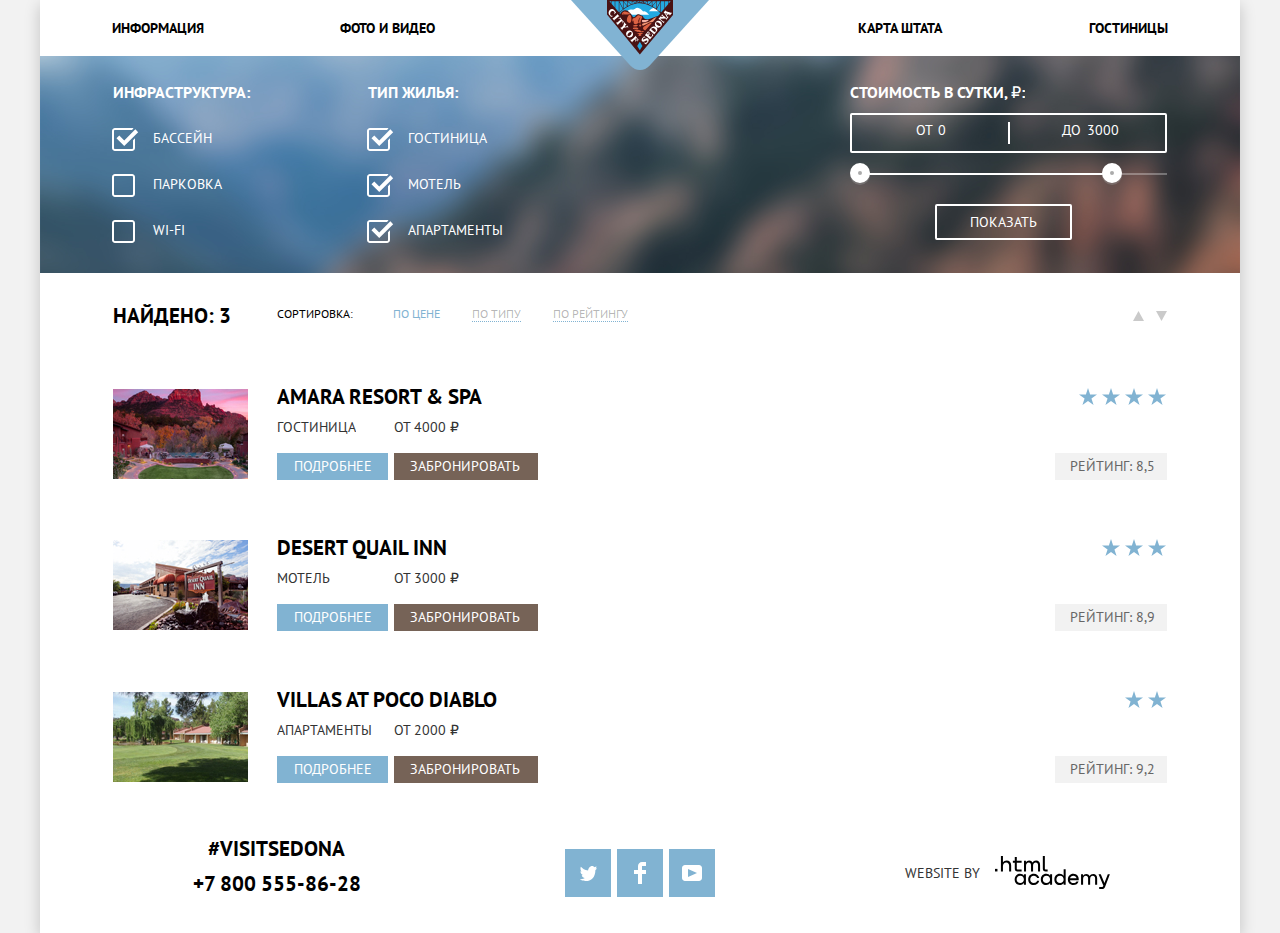
==== commit 386b1397: "Завершил вёрстку каталога" ====
--- a/catalog.html
+++ b/catalog.html
@@ -37,51 +37,53 @@
         <h2 class="visually-hidden">Фильтр гостиниц</h2>
 
         <form class="filter-form" method="get" action="https://echo.htmlacademy.ru">
-          <fieldset class="filter-field filter-comfort">
-            <legend class="filter-title">Инфраструктура:</legend>
-            <ul class="filter-list">
-              <li class="filter-item">
-                <input class="filter-input visually-hidden" type="checkbox" name="pool" id="filter-pool" checked>
-                <label class="filter-label" for="filter-pool">Бассейн</label>
-              </li>
-
-              <li class="filter-item">
-                <input class="filter-input visually-hidden" type="checkbox" name="parking" id="filter-parking">
-                <label class="filter-label" for="filter-parking">Парковка</label>
-              </li>
-
-              <li class="filter-item">
-                <input class="filter-input visually-hidden" type="checkbox" name="wifi" id="filter-wifi">
-                <label class="filter-label" for="filter-wifi">Wi-fi</label>
-              </li>
-            </ul>
-          </fieldset>
-
-          <fieldset class="filter-field filter-type">
-            <legend class="filter-title">Тип жилья:</legend>
-            <ul class="filter-list">
-              <li class="filter-item">
-                <input class="filter-input visually-hidden" type="checkbox" name="guesthouse" id="filter-guesthouse"
-                  checked>
-                <label class="filter-label" for="filter-guesthouse">Гостиница</label>
-              </li>
-
-              <li class="filter-item">
-                <input class="filter-input visually-hidden" type="checkbox" name="motel" id="filter-motel" checked>
-                <label class="filter-label" for="filter-motel">Мотель</label>
-              </li>
-
-              <li class="filter-item">
-                <input class="filter-input visually-hidden" type="checkbox" name="apartments" id="filter-apartments"
-                  checked>
-                <label class="filter-label" for="filter-apartments">Апартаменты</label>
-              </li>
-            </ul>
-          </fieldset>
+          <div class="filter-check-fields">
+            <fieldset class="filter-field">
+              <legend class="filter-title">Инфраструктура:</legend>
+              <ul class="filter-list">
+                <li class="filter-item">
+                  <input class="filter-input visually-hidden" type="checkbox" name="pool" id="filter-pool" checked>
+                  <label class="filter-label" for="filter-pool">Бассейн</label>
+                </li>
+
+                <li class="filter-item">
+                  <input class="filter-input visually-hidden" type="checkbox" name="parking" id="filter-parking">
+                  <label class="filter-label" for="filter-parking">Парковка</label>
+                </li>
+
+                <li class="filter-item">
+                  <input class="filter-input visually-hidden" type="checkbox" name="wifi" id="filter-wifi">
+                  <label class="filter-label" for="filter-wifi">Wi-fi</label>
+                </li>
+              </ul>
+            </fieldset>
+
+            <fieldset class="filter-field">
+              <legend class="filter-title">Тип жилья:</legend>
+              <ul class="filter-list">
+                <li class="filter-item">
+                  <input class="filter-input visually-hidden" type="checkbox" name="guesthouse" id="filter-guesthouse"
+                    checked>
+                  <label class="filter-label" for="filter-guesthouse">Гостиница</label>
+                </li>
+
+                <li class="filter-item">
+                  <input class="filter-input visually-hidden" type="checkbox" name="motel" id="filter-motel" checked>
+                  <label class="filter-label" for="filter-motel">Мотель</label>
+                </li>
+
+                <li class="filter-item">
+                  <input class="filter-input visually-hidden" type="checkbox" name="apartments" id="filter-apartments"
+                    checked>
+                  <label class="filter-label" for="filter-apartments">Апартаменты</label>
+                </li>
+              </ul>
+            </fieldset>
+          </div>
 
           <div class="price-and-submit">
             <fieldset class="filter-field filter-price">
-              <legend class="filter-title">Стоимость в сутки, ₽:</legend>
+              <legend class="filter-title price-title">Стоимость в сутки, ₽:</legend>
 
               <div class="range-filter">
                 <div class="price-controls">
@@ -165,7 +167,7 @@
                     <a class="button btn-blue btn-more" href="#">Подробнее</a>
                   </div>
                   <div class="hotel-info-column">
-                    <p class="hotel-info-text">От 4000 ₽</p>
+                    <p class="hotel-info-text hotel-info-price">От 4000 ₽</p>
                     <a class="button btn-brown btn-book" href="#">Забронировать</a>
                   </div>
                 </div>
@@ -222,7 +224,7 @@
                     <a class="button btn-blue btn-more" href="#">Подробнее</a>
                   </div>
                   <div class="hotel-info-column">
-                    <p class="hotel-info-text">От 3000 ₽</p>
+                    <p class="hotel-info-text hotel-info-price">От 3000 ₽</p>
                     <a class="button btn-brown btn-book" href="#">Забронировать</a>
                   </div>
                 </div>
@@ -271,7 +273,7 @@
                     <a class="button btn-blue btn-more" href="#">Подробнее</a>
                   </div>
                   <div class="hotel-info-column">
-                    <p class="hotel-info-text">От 2000 ₽</p>
+                    <p class="hotel-info-text hotel-info-price">От 2000 ₽</p>
                     <a class="button btn-brown btn-book" href="#">Забронировать</a>
                   </div>
                 </div>
--- a/css/style.css
+++ b/css/style.css
@@ -46,6 +46,7 @@
 
   --opacity-black: rgba(0, 0, 0, 0.3);
   --opacity-white: rgba(255, 255, 255, 0.3);
+  --opacity-neutral: rgba(238, 238, 238, 0.2); /* Цвет фона при наведении в навигации */
 
   --footer-bg: rgba(255, 255, 255, 0.9);
 
@@ -175,7 +176,8 @@
 
 .navigation-item:hover {
   color: var(--special-blue-hover);
-  background-color: var(--basic-neutral);
+  background-color: var(--opacity-neutral);
+  box-shadow: 0px 5px 15px var(--shadow-wrapper);
 }
 
 .navigation-item:focus {
@@ -244,11 +246,23 @@
 
   margin: 0;
   padding: 0;
+
+  max-width: 500px;
+  overflow: hidden;
+  text-overflow: ellipsis;
+  display: -webkit-box;
+  -webkit-line-clamp: 3;
+  -webkit-box-orient: vertical;
 }
 
 .features-heading-text {
   margin: 0;
   padding: 0;
+
+  max-width: 500px;
+  overflow: hidden;
+  white-space: nowrap;
+  text-overflow: ellipsis;
 }
 
 /* Features */
@@ -309,6 +323,11 @@
   max-height: 256px;
 }
 
+.features-container:first-child {
+  padding-right: 40px;
+  padding-left: 40px;
+}
+
 .features-container-heading {
   color: var(--basic-white);
 }
@@ -323,12 +342,29 @@
   word-wrap: break-word;
 }
 
+@-moz-document url-prefix() {
+  .features-item:nth-child(2) .features-heading {
+    width: 151px;
+  }
+}
+
 .features-item-number {
   margin: 0;
+
+  max-width: 300px;
+  overflow: hidden;
+  white-space: nowrap;
+  text-overflow: ellipsis;
 }
 
 .features-item-text {
   margin: 0;
+
+  max-width: 350px;
+  overflow: hidden;
+  display: -webkit-box;
+  -webkit-line-clamp: 3;
+  -webkit-box-orient: vertical;
 }
 
 .features-gray {
@@ -399,10 +435,20 @@
 
 .benefits-heading {
   color: var(--basic-black);
+
+  max-width: 250px;
+  white-space: nowrap;
 }
 
 .benefit-text {
   margin: 0;
+
+  word-wrap: break-word;
+  max-width: 350px;
+  overflow: hidden;
+  display: -webkit-box;
+  -webkit-line-clamp: 3;
+  -webkit-box-orient: vertical;
 }
 
 /* Search */
@@ -445,11 +491,23 @@
   margin: 0;
 
   transform: translateX(-5px);
+
+  max-width: 800px;
+  overflow: hidden;
+  white-space: nowrap;
+  text-overflow: ellipsis;
 }
 
 .container-search-text {
   margin: 0;
   padding: 0;
+
+  max-width: 1000px;
+  overflow: hidden;
+  display: -webkit-box;
+  text-overflow: ellipsis;
+  -webkit-line-clamp: 3;
+  -webkit-box-orient: vertical;
 }
 
 .search-form {
@@ -518,12 +576,16 @@
 
   box-sizing: border-box;
   padding-left: 13px;
+  padding-right: 43px;
 }
 
 .search-item-input[type=number] {
   width: 114px;
 
   text-align: center;
+
+  box-sizing: border-box;
+  padding: 0 35px;
 
   -moz-appearance: textfield; /* Для Firefox */
 }
@@ -660,13 +722,14 @@
   justify-content: space-between;
   align-items: flex-start;
 
-  max-height: 159px;
+  min-height: 159px;
 }
 
 .filter-field {
   border: none;
   padding: 0;
   margin: 0;
+  margin-left: 40px;
 
   display: flex;
   flex-direction: column;
@@ -674,8 +737,18 @@
   align-items: baseline;
 }
 
-.filter-type {
-  margin-right: 230px;
+.filter-field:first-child {
+  margin-left: 0;
+}
+
+.filter-check-fields {
+  max-width: 734px;
+  min-width: 390px;
+  display: flex;
+  flex-direction: row;
+  flex-wrap: wrap;
+  justify-content: space-between;
+  align-items: flex-start;
 }
 
 .price-and-submit {
@@ -695,6 +768,17 @@
   font-size: 16px;
 
   float: left;
+
+  display: block;
+  max-width: 180px;
+  word-wrap: break-word;
+}
+
+.price-title {
+  word-wrap: normal;
+  white-space: nowrap;
+  overflow: hidden;
+  text-overflow: ellipsis;
 }
 
 .filter-list {
@@ -728,6 +812,9 @@
   display: block;
   cursor: pointer;
   user-select: none;
+
+  max-width: 120px;
+  word-wrap: break-word;
 }
 
 .filter-input {
@@ -744,6 +831,7 @@
   height: 23px;
   left: -41px;
   background-image: url(../img/icons/checkbox-off.svg);
+  background-repeat: no-repeat;
 }
 
 .filter-input:checked + .filter-label::before {
@@ -752,6 +840,7 @@
   width: 27px;
   height: 23px;
   background-image: url(../img/icons/checkbox-on.svg);
+  background-repeat: no-repeat;
 }
 
 .filter-input:disabled + .filter-label::before {
@@ -760,6 +849,7 @@
   width: 23px;
   height: 23px;
   background-image: url(../img/icons/checkbox-off-dis.svg);
+  background-repeat: no-repeat;
 }
 
 .filter-input:checked:disabled + .filter-label::before {
@@ -768,6 +858,7 @@
   width: 23px;
   height: 23px;
   background-image: url(../img/icons/checkbox-on-dis.svg);
+  background-repeat: no-repeat;
 }
 
 .range-filter {
@@ -898,6 +989,11 @@
   color: var(--basic-black);
 
   margin: 0;
+
+  max-width: 146px;
+  white-space: nowrap;
+  overflow: hidden;
+  text-overflow: ellipsis;
 }
 
 .sort-container {
@@ -918,6 +1014,11 @@
   color: var(--basic-black);
 
   margin: 0;
+
+  max-width: 80px;
+  white-space: nowrap;
+  overflow: hidden;
+  text-overflow: ellipsis;
 }
 
 .sort-list {
@@ -933,6 +1034,8 @@
 
 .sort-radio-list {
   margin-left: 40px;
+
+  max-width: 710px;
 }
 
 .sort-radio-item {
@@ -973,6 +1076,8 @@
 .sort-pagination-container {
   width: 34px;
   margin: 0;
+
+  max-width: 46px;
 }
 
 .sort-pagination {
@@ -1026,8 +1131,13 @@
 .hotel-item-photo {
   min-width: 135px;
   min-height: 90px;
+  max-width: 135px;
+  max-height: 90px;
 
   align-self: center;
+
+  object-fit: contain;
+  background-color: var(--basic-white);
 }
 
 .hotel-item-desc {
@@ -1047,6 +1157,13 @@
 
   margin: 0;
   width: max-content;
+
+  max-width: 300px;
+  overflow: hidden;
+  text-overflow: ellipsis;
+  display: -webkit-box;
+  -webkit-line-clamp: 2;
+  -webkit-box-orient: vertical;
 }
 
 .hotel-title:hover {
@@ -1074,6 +1191,15 @@
   margin: 0;
   width: max-content;
   margin-bottom: 15px;
+
+  max-width: 100px;
+  overflow: hidden;
+  white-space: nowrap;
+  text-overflow: ellipsis;
+}
+
+.hotel-info-price {
+  max-width: 140px;
 }
 
 .hotel-rating-container {
@@ -1091,6 +1217,13 @@
 
   margin: 0;
   padding: 3px 12px 3px 15px;
+
+  max-width: 200px;
+  overflow: hidden;
+  text-overflow: ellipsis;
+  display: -webkit-box;
+  -webkit-line-clamp: 2;
+  -webkit-box-orient: vertical;
 }
 
 .hotel-rating-list {
@@ -1347,3 +1480,13 @@
 .btn-book {
   padding: 3px 18px 3px 16px;
 }
+
+.map {
+  border: none;
+
+  width: 1199px;
+  height: 594px;
+
+  background-image: url(../img/map.png);
+  background-color: var(--basic-neutral);
+}
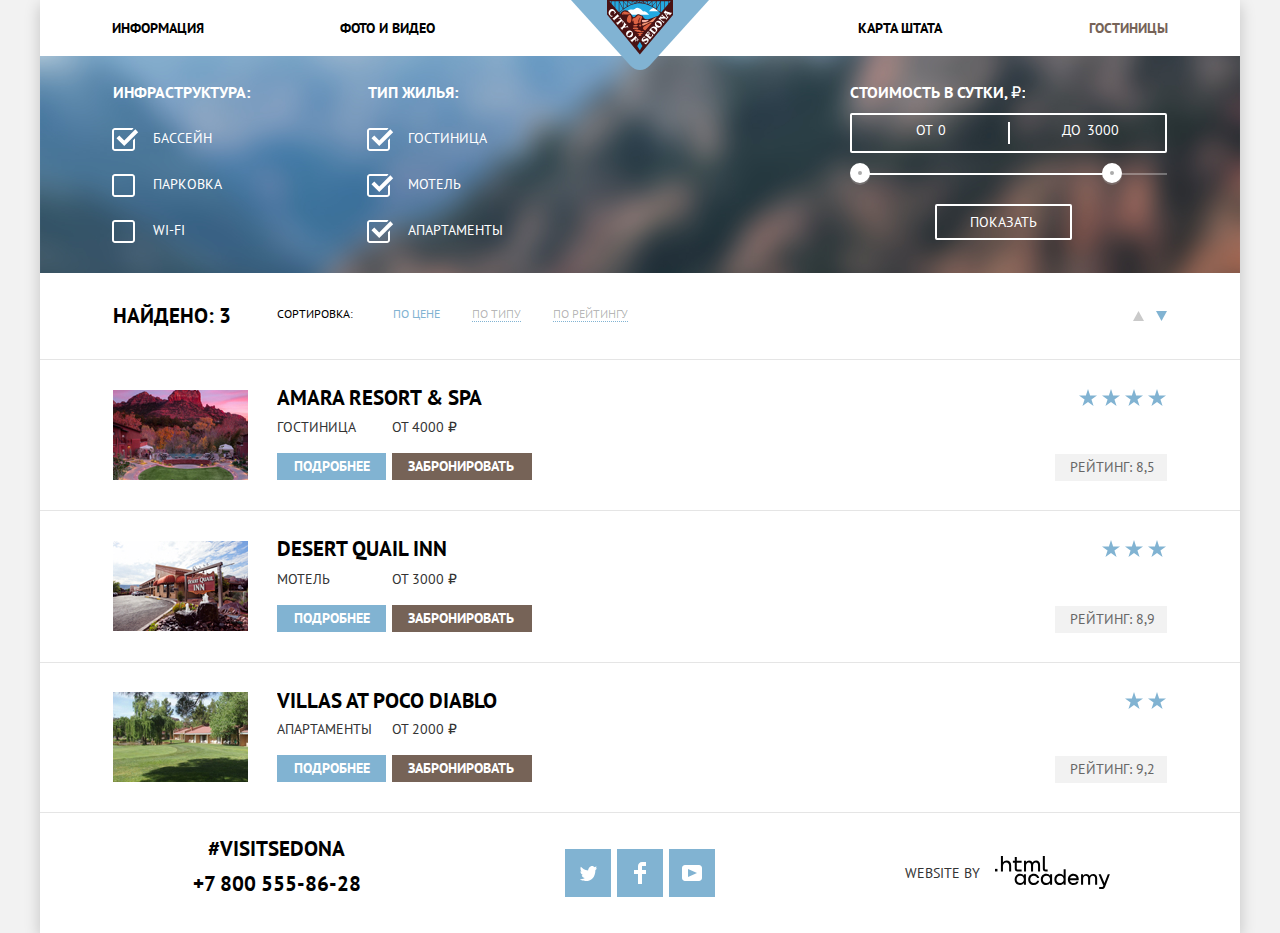
==== commit 22554e24: "Внёс правки по замечаниям проверяющего наставника" ====
--- a/catalog.html
+++ b/catalog.html
@@ -11,7 +11,7 @@
   <link rel="manifest" href="manifest.webmanifest">
 
   <link href="css/normalize.css" rel="stylesheet">
-  <link href="css/style.css" rel="stylesheet">
+  <link href="css/style.min.css" rel="stylesheet">
 </head>
 
 <body>
@@ -25,7 +25,7 @@
           <li class="navigation-item-box"><a class="navigation-item" href="#">Информация</a></li>
           <li class="navigation-item-box"><a class="navigation-item" href="#">Фото и видео</a></li>
           <li class="navigation-item-box"><a class="navigation-item" href="#">Карта штата</a></li>
-          <li class="navigation-item-box"><a class="navigation-item" href="catalog.html">Гостиницы</a></li>
+          <li class="navigation-item-box"><a class="navigation-item navigation-item-selected" href="catalog.html">Гостиницы</a></li>
         </ul>
       </nav>
     </header>
@@ -99,8 +99,12 @@
                   <div class="scale">
                     <div class="bar"></div>
                   </div>
-                  <div class="toggle toggle-min"></div>
-                  <div class="toggle toggle-max"></div>
+                  <div class="toggle toggle-min" tabindex="0">
+                    <span class="visually-hidden">Цена от</span>
+                  </div>
+                  <div class="toggle toggle-max" tabindex="0">
+                    <span class="visually-hidden">Цена до</span>
+                  </div>
                 </div>
               </div>
             </fieldset>
@@ -118,17 +122,18 @@
             <h3 class="sort-heading">Сортировка:</h3>
             <ul class="sort-list sort-radio-list">
               <li class="sort-radio-item">
-                <input class="sort-input" type="radio" name="sort" value="price" id="sort-price" checked>
+                <input class="sort-input visually-hidden" type="radio" name="sort" value="price" id="sort-price"
+                  checked>
                 <label class="sort-label" for="sort-price">По цене</label>
               </li>
 
               <li class="sort-radio-item">
-                <input class="sort-input" type="radio" name="sort" value="type" id="sort-type">
+                <input class="sort-input visually-hidden" type="radio" name="sort" value="type" id="sort-type">
                 <label class="sort-label" for="sort-type">По типу</label>
               </li>
 
               <li class="sort-radio-item">
-                <input class="sort-input" type="radio" name="sort" value="rating" id="sort-rating">
+                <input class="sort-input visually-hidden" type="radio" name="sort" value="rating" id="sort-rating">
                 <label class="sort-label" for="sort-rating">По рейтингу</label>
               </li>
             </ul>
@@ -136,14 +141,16 @@
 
           <ul class="sort-list sort-pagination-container">
             <li>
-              <a class="sort-pagination">
+              <a href="#" class="sort-pagination">
+                <span class="visually-hidden">Выше по списку</span>
                 <svg width="11" height="10" viewBox="0 0 11 10" fill="none" xmlns="http://www.w3.org/2000/svg">
                   <path d="M5.5 0L0 10H11L5.5 0Z" fill="#CACACA" />
                 </svg>
               </a>
             </li>
             <li>
-              <a class="sort-pagination">
+              <a href="#" class="sort-pagination sort-pagination-active">
+                <span class="visually-hidden">Ниже по списку</span>
                 <svg width="11" height="10" viewBox="0 0 11 10" fill="none" xmlns="http://www.w3.org/2000/svg">
                   <path d="M5.5 10L0 0H11" fill="#CACACA" />
                 </svg>
@@ -350,6 +357,8 @@
         </section>
 
         <section class="footer-copyright">
+          <h2 class="visually-hidden">Авторские права</h2>
+
           <p class="footer-copyright-text">Website by</p>
           <a class="footer-copyright-link" href="https://htmlacademy.ru/intensive/htmlcss">
             <span class="visually-hidden">html academy</span>
--- a/css/style.min.css
+++ b/css/style.min.css
@@ -0,0 +1 @@
+@-webkit-keyframes form-show{0%{transform:translate(-50%,-25%)}to{transform:translate(-50%,0)}}@keyframes form-show{0%{transform:translate(-50%,-25%)}to{transform:translate(-50%,0)}}@-webkit-keyframes shake{0%,to{transform:translateX(0)}10%,30%,50%,70%,90%{transform:translateX(-52%)}20%,40%,60%,80%{transform:translateX(-48%)}}@keyframes shake{0%,to{transform:translateX(0)}10%,30%,50%,70%,90%{transform:translateX(-52%)}20%,40%,60%,80%{transform:translateX(-48%)}}@font-face{font-family:"PT Sans";src:url(../fonts/PTSans.woff2) format("woff2"),url(../fonts/PTSans.woff) format("woff");font-weight:400;font-style:normal}@font-face{font-family:"PT Sans Bold";src:url(../fonts/PTSans-Bold.woff2) format("woff2"),url(../fonts/PTSans-Bold.woff) format("woff");font-weight:700;font-style:normal}:root{--basic-white:#FFFFFF;--basic-light:#F2F2F2;--basic-neutral:#EEEEEE;--basic-dark:#333333;--basic-black:#000000;--special-gray-hover:#EBEBEB;--special-gray-focus:#E5E5E5;--special-blue:#81B3D2;--special-blue-hover:#669EC0;--special-blue-click:#5496BD;--special-brown:#766357;--special-brown-hover:#604E43;--special-brown-click:#503E33;--filter-disabled:#6A6A6A;--filter-dot:#ABABAB;--filter-rating:#666666;--sort-basic:#CACACA;--icon-gray:#A9A9A9;--logo-click:#BDBBBC;--opacity-black:rgba(0, 0, 0, 0.3);--opacity-white:rgba(255, 255, 255, 0.3);--footer-bg:rgba(255, 255, 255, 0.9);--shadow-wrapper:rgba(0, 1, 1, 0.2);--shadow-form:rgba(0, 1, 1, 0.15);--shadow-toggler:rgba(171, 171, 171, 0.3)}body{min-width:1280px;margin:0;padding:0;font-family:"PT Sans",Arial,sans-serif;font-size:14px;line-height:21px;font-weight:400;color:var(--basic-dark);text-transform:uppercase;background-color:var(--basic-light);min-height:100%}a{text-decoration:none}img{max-width:100%;height:auto}.page{height:100%}.wrapper{background-color:var(--basic-white);box-shadow:0 5px 15px var(--shadow-wrapper);width:1200px;margin:0 auto;text-align:center;display:grid;grid-template-rows:-webkit-min-content 1fr -webkit-min-content;grid-template-rows:min-content 1fr min-content;align-content:start}.visually-hidden{position:absolute;width:1px;height:1px;margin:-1px;border:0;padding:0;white-space:nowrap;-webkit-clip-path:inset(100%);clip-path:inset(100%);clip:rect(0 0 0 0);overflow:hidden}.main-header{margin:0 53px}.main-header-logo{position:absolute;left:50%;transform:translateX(-50%);z-index:1}.main-navigation{font-family:"PT Sans Bold",Arial,sans-serif;line-height:26px;color:var(--basic-black);position:relative}.site-navigation{list-style:none;margin:0;padding:0;display:grid;grid-template-columns:repeat(5,1fr)}.navigation-item-box{margin-top:15px;margin-bottom:15px}.navigation-item-box:first-child{text-align:start}.navigation-item-box:nth-child(2){text-align:start;padding-left:9px}.navigation-item-box:nth-child(3){grid-column:-3/-2;text-align:end;padding-right:7px}.navigation-item-box:last-child{text-align:end}.navigation-item{color:var(--basic-black);margin:19px}.navigation-item:hover{color:var(--special-blue-hover)}.navigation-item:focus{color:var(--special-brown)}.navigation-item:active{color:var(--opacity-black)}.navigation-item-selected{color:var(--special-brown)}.wrap-container-features{line-height:26px;min-height:725px}.wrap-container-photo{background-image:url(../img/welcome/background.jpg);background-repeat:no-repeat;background-color:var(--special-blue);height:509px;position:relative}.welcome-sedona{margin-top:77.35px;width:456.65px;height:350.88px}.features-heading-box{box-sizing:border-box;min-height:216px;display:flex;flex-direction:column;flex-wrap:wrap;justify-content:space-between;align-items:center;padding-top:42.5px;padding-bottom:51px;position:relative}.wrap-container-photo::after{content:"";position:absolute;height:57px;width:1200px;background-image:url(../img/welcome/background-mask.svg);background-repeat:no-repeat;background-position:0 0;top:90%;left:50%;transform:translate(-50%,-10%)}.features-heading{font-family:"PT Sans Bold",Arial,sans-serif;font-size:21px;color:var(--basic-black);max-width:500px;overflow:hidden;text-overflow:ellipsis;display:-webkit-box;-webkit-line-clamp:3;-webkit-box-orient:vertical}.features-heading,.features-heading-text,.features-list{margin:0;padding:0}.features-list{list-style:none;display:grid;grid-template-columns:repeat(3,1fr)}.features-item{min-height:256px}.features-flex-content{box-sizing:border-box;display:flex;flex-direction:column;flex-wrap:wrap;justify-content:space-between;align-items:center;margin:0;padding:47px 47px 54px}.features-item:first-child,.features-item:nth-child(2){grid-column:1/-1}.features-item:first-child{display:grid;grid-template-columns:1fr 2fr}.features-item:nth-child(2){display:grid;grid-template-columns:2fr 1fr}.features-item:nth-child(2) .features-photo{order:1}.features-item:nth-child(2) .features-container{order:2}.features-container{background-color:var(--special-blue);color:var(--basic-white);max-height:256px}.features-container:first-child{padding-right:40px;padding-left:40px}.features-container-heading{color:var(--basic-white)}.features-container .features-heading,.features-item .features-heading{margin:0}.features-item-heading{width:150px;word-wrap:break-word}@-moz-document url-prefix(){.features-item:nth-child(2) .features-heading{width:151px}}.features-item-number{margin:0;max-width:300px;overflow:hidden;white-space:nowrap;text-overflow:ellipsis}.features-item-text{margin:0;max-width:350px;overflow:hidden;display:-webkit-box;-webkit-line-clamp:3;-webkit-box-orient:vertical}.features-gray{background-color:var(--basic-neutral)}.benefits-list{list-style:none;background-color:var(--basic-white);color:var(--basic-dark);min-height:330px;margin:0;padding:0;grid-column:1/-1;display:grid;grid-template-columns:repeat(3,1fr)}.benefits-item{max-height:330px;padding:160px 55px 82px;position:relative}.benefits-item:first-child::before{content:"";position:absolute;width:75px;height:72px;background-image:url(../img/icons/icon-house.svg);background-repeat:no-repeat;background-position:0 0;top:18%}.benefits-item:nth-child(2)::before{content:"";position:absolute;width:75px;height:70px;background-image:url(../img/icons/icon-food.svg);background-repeat:no-repeat;background-position:0 0;top:20%;transform:translateY(-8%)}.benefits-item:last-child::before{content:"";position:absolute;width:64px;height:77px;background-image:url(../img/icons/icon-gifts.svg);background-repeat:no-repeat;background-position:0 0;top:20%;transform:translateY(-16%)}.benefits-heading{color:var(--basic-black);max-width:250px;white-space:nowrap}.benefit-text{margin:0;word-wrap:break-word;max-width:350px;overflow:hidden;display:-webkit-box;-webkit-line-clamp:3;-webkit-box-orient:vertical}.search{position:relative}.wrap-container-search,.wrap-search{box-sizing:border-box;height:291px;display:flex;flex-direction:column;flex-wrap:wrap;justify-content:flex-end;align-items:center}.wrap-container-search{line-height:24px;height:123px;margin-bottom:45px;padding-top:18px;justify-content:space-between}.container-search-heading{font-family:"PT Sans Bold",Arial,sans-serif;font-size:30px;color:var(--basic-black);margin:0;transform:translateX(-5px);max-width:800px;overflow:hidden;white-space:nowrap;text-overflow:ellipsis}.container-search-text{margin:0;padding:0;max-width:1000px;overflow:hidden;display:-webkit-box;text-overflow:ellipsis;-webkit-line-clamp:3;-webkit-box-orient:vertical}.search-form{font-family:"PT Sans Bold",Arial,sans-serif;line-height:26px;background-color:var(--basic-white);box-shadow:0 7px 15px var(--shadow-form);max-width:568px;margin:0 auto;box-sizing:border-box;height:395px;padding:55px;display:grid;grid-template-columns:repeat(2,1fr);position:absolute;left:50%;transform:translateX(-50%)}.search-form-hide{display:none}.search-item{display:grid;grid-template-columns:repeat(2,1fr);margin:0;height:38px;position:relative}.search-item:first-child,.search-item:nth-child(2){grid-column:1/-1}.search-item-label{display:flex;align-items:center}.search-item:nth-child(4) .search-item-label{margin-left:26px;justify-self:center}.search-item:nth-child(3) .search-item-input{margin-right:3px}.search-item-input{text-transform:uppercase;font-size:14px;line-height:26px;background-color:var(--basic-light);border:0;padding:0}.search-item-input[type=text]{width:346px;box-sizing:border-box;padding-left:13px;padding-right:43px}.search-item-input[type=number]{width:114px;text-align:center;box-sizing:border-box;padding:0 35px;-moz-appearance:textfield}.search-item-input[type=number]::-webkit-inner-spin-button,.search-item-input[type=number]::-webkit-outer-spin-button{-webkit-appearance:none;margin:0}.search-item-input:hover{background-color:var(--special-gray-hover)}.search-item-input:focus{background-color:var(--basic-white);outline:2px solid var(--special-gray-focus)}.form-calendar{position:absolute;width:26px;height:26px;top:15%;right:0;transform:translate(-15%,5%);border:0;background:0 0;outline:0;cursor:pointer}.form-calendar-icon{position:absolute;left:0;top:0}.btn-minus:focus rect,.btn-minus:hover rect,.form-calendar:focus path,.form-calendar:hover path{fill:var(--basic-black)}.btn-minus:active rect,.form-calendar:active path{fill:var(--special-blue)}.btn-minus{width:15px;height:15px;position:absolute;left:55%;top:30%;transform:translate(-5%,6%);background:0 0;border:0;outline:0;cursor:pointer}.btn-minus-icon{position:absolute;left:0;top:50%}.btn-minus-kids{transform:translateX(20%)}.btn-plus{width:15px;height:15px;position:absolute;right:5%;top:30%;transform:translate(-10%,25%);background:0 0;border:0;outline:0;cursor:pointer}.btn-plus-icon{position:absolute;left:0;top:0}.btn-plus:focus path,.btn-plus:hover path{fill:var(--basic-black)}.btn-plus:active path,.sort-pagination-active path{fill:var(--special-blue)}.btn-plus-kids{transform:translate(15%,25%)}.filter{background-image:url(../img/background-catalog.png);background-repeat:no-repeat;background-color:var(--special-blue);background-size:cover;color:var(--basic-white);min-height:217px;box-sizing:border-box;padding:26px 73px 32px}.filter-form{display:flex;flex-direction:row;flex-wrap:wrap;justify-content:space-between;align-items:flex-start;min-height:159px}.filter-field{border:0;padding:0;margin:0 0 0 40px;display:flex;flex-direction:column;flex-wrap:wrap;align-items:baseline}.filter-field:first-child{margin-left:0}.filter-check-fields,.price-and-submit{display:flex;flex-wrap:wrap;justify-content:space-between}.filter-check-fields{max-width:734px;min-width:390px;flex-direction:row;align-items:flex-start}.price-and-submit{justify-self:flex-end;flex-direction:column;width:317px;height:158px}.filter-title{font-family:"PT Sans Bold",Arial,sans-serif;font-size:16px;float:left;display:block;max-width:180px;word-wrap:break-word}.price-title{word-wrap:normal;white-space:nowrap;overflow:hidden;text-overflow:ellipsis}.filter-list{list-style:none;padding:0;display:flex;flex-direction:column;flex-wrap:wrap;justify-content:space-between;align-items:baseline;margin:25px 0 0}.filter-item{margin-bottom:25px;margin-left:20px}.filter-item:last-child{margin-bottom:0}.filter-label{font-family:"PT Sans",Arial,sans-serif;margin-left:20px;position:relative;display:block;cursor:pointer;-webkit-user-select:none;-moz-user-select:none;user-select:none;max-width:120px;word-wrap:break-word}.filter-input{border:0;color:var(--basic-white);background:0 0;outline:0}.filter-input+.filter-label::before{content:"";position:absolute;width:23px;height:23px;left:-41px;background-image:url(../img/icons/checkbox-off.svg);background-repeat:no-repeat}.filter-input:focus+.filter-label::before{transform:scale(1.1)}.filter-input:checked+.filter-label::before{content:"";position:absolute;width:27px;height:23px;background-image:url(../img/icons/checkbox-on.svg);background-repeat:no-repeat}.filter-input:disabled+.filter-label::before{content:"";position:absolute;width:23px;height:23px;background-image:url(../img/icons/checkbox-off-dis.svg);background-repeat:no-repeat}.filter-input:checked:disabled+.filter-label::before{content:"";position:absolute;width:23px;height:23px;background-image:url(../img/icons/checkbox-on-dis.svg);background-repeat:no-repeat}.range-filter{width:317px;margin-top:10px}.range-controls{margin-top:15px;padding-left:10px;position:relative}.bar,.scale{height:2px;background-color:var(--opacity-white)}.bar{width:82%;background-color:var(--basic-white)}.toggle{width:4px;height:4px;padding:0;border:8px solid var(--basic-white);background-color:var(--filter-dot);border-radius:50%;box-shadow:0 2px 0 0 var(--shadow-toggler);cursor:pointer;position:absolute;top:-10px;left:0}.toggle:focus,.toggle:hover{transform:scale(1.2);outline:0}.toggle-max{left:252px}.price-controls{position:relative;height:36px;margin-bottom:20px;border:2px solid var(--basic-white);border-radius:2px}.price-controls::after{content:"";position:absolute;top:50%;left:50%;width:2px;height:22px;background-color:var(--basic-white);transform:translate(-50%,-50%)}.price-label{font-family:"PT Sans",Arial,sans-serif;margin-left:0;display:inline-block;vertical-align:bottom;cursor:pointer}.max-price,.min-price{width:105px}.min-price{margin-top:5px;margin-left:36px;margin-right:38px}.price-input{font-family:inherit;font-size:inherit;color:var(--basic-white);width:50px;margin:0;background:0 0;border:0;outline:0}.price-input[type=number]{-moz-appearance:textfield}.price-input[type=number]::-webkit-inner-spin-button,.price-input[type=number]::-webkit-outer-spin-button{-webkit-appearance:none;margin:0}.sort{display:grid;grid-template-columns:-webkit-max-content 1fr -webkit-min-content;grid-template-columns:max-content 1fr min-content;align-items:center;padding:29px 0;margin:0 73px;box-sizing:border-box;height:86px}.sort-title{font-family:"PT Sans Bold",Arial,sans-serif;font-size:21px;line-height:26px;color:var(--basic-black);margin:0;max-width:146px;white-space:nowrap;overflow:hidden;text-overflow:ellipsis}.sort-container{display:flex;flex-direction:row;flex-wrap:wrap;justify-content:flex-start;align-items:center;margin-left:46px;padding-bottom:5px}.sort-heading{font-size:12px;line-height:18px;font-weight:400;color:var(--basic-black);margin:0;max-width:80px;white-space:nowrap;overflow:hidden;text-overflow:ellipsis}.sort-list{list-style:none;padding:0;margin:0;display:flex;flex-direction:row;flex-wrap:wrap;justify-content:space-between}.sort-radio-list{margin-left:40px;max-width:710px}.sort-radio-item{margin-right:32px}.sort-radio-item:last-child{margin-right:0}.sort-label{font-size:12px;line-height:18px;color:var(--opacity-black);border-bottom:1px dotted var(--special-blue)}.sort-label:hover{color:var(--special-blue)}.sort-label:active{color:var(--basic-black);border:0}.sort-input:focus~.sort-label{outline:1px solid var(--basic-black)}.sort-input:checked~.sort-label{color:var(--special-blue);border:0}.sort-pagination-container{width:34px;margin:0;max-width:46px}.sort-pagination{color:var(--sort-basic)}.sort-pagination:hover path{fill:var(--basic-black)}.sort-pagination:active path,.sort-pagination:focus path{fill:var(--special-blue)}.hotels{min-height:540px}.hotel-list{list-style:none;margin:0;padding:0;min-height:454px;display:grid;grid-template-columns:1fr}.hotel-item{display:grid;grid-template-columns:2fr 1fr;min-height:150px;padding:25px 0;box-sizing:border-box;border-top:1px solid var(--special-gray-focus)}.hotel-item:last-child{border-bottom:1px solid var(--special-gray-focus)}.hotel-item-container{display:grid;grid-template-columns:-webkit-min-content 1fr;grid-template-columns:min-content 1fr;margin-left:73px}.hotel-item-photo{min-width:135px;min-height:90px;max-width:135px;max-height:90px;align-self:center;-o-object-fit:contain;object-fit:contain;background-color:var(--basic-white)}.hotel-item-desc{display:flex;flex-direction:column;flex-wrap:wrap;justify-content:space-between;margin-left:29px}.hotel-title{font-family:"PT Sans Bold",Arial,sans-serif;font-size:21px;line-height:26px;color:var(--basic-black);margin:0;width:-webkit-max-content;width:-moz-max-content;width:max-content;max-width:700px;overflow:hidden;white-space:nowrap;text-overflow:ellipsis}.hotel-title:hover{color:var(--special-blue)}.hotel-title:active{color:var(--opacity-black)}.hotel-info-container{display:flex;flex-direction:row;margin-bottom:4px}.hotel-info-column,.hotel-info-text{width:-webkit-max-content;width:-moz-max-content;width:max-content}.hotel-info-column{display:flex;flex-direction:column;flex-wrap:wrap}.hotel-info-text{margin:0 0 15px;max-width:100px;word-wrap:break-word}.hotel-info-price{max-width:140px}.hotel-rating-container{display:flex;flex-direction:column;flex-wrap:wrap;align-items:flex-end;justify-content:space-between;padding:4px 0;margin-right:73px}.hotel-rating{color:var(--filter-rating);background-color:var(--basic-light);margin:0;padding:3px 12px 3px 15px;max-width:200px;overflow:hidden;text-overflow:ellipsis;display:-webkit-box;-webkit-line-clamp:2;-webkit-box-orient:vertical}.hotel-rating-list{list-style:none;padding:0;display:flex;flex-direction:row;flex-wrap:wrap;justify-content:space-between}.hotel-rating-star{margin-right:4px}.hotel-rating-star:last-child{margin-right:0}.main-footer{position:relative}.footer-wrapper-main{position:absolute;bottom:0;background-color:var(--footer-bg);width:1200px;z-index:1}.footer-wrapper-catalog,.footer-wrapper-main{display:grid;grid-template-columns:repeat(3,1fr)}.footer-contacts{font-family:"PT Sans Bold",Arial,sans-serif;font-size:21px;line-height:26px;color:var(--basic-black);margin-left:73px;display:flex;flex-direction:column;flex-wrap:wrap;justify-content:center}.footer-contacts-heading,.footer-contacts-phone{margin:0}.footer-contacts-heading{margin-top:23px;margin-bottom:9px;font-size:21px}.footer-contacts-phone{margin-bottom:36px}.footer-phone{color:var(--basic-black)}.footer-phone:hover{color:var(--special-blue)}.footer-phone:active{color:var(--opacity-black)}.footer-socials{display:flex;flex-direction:column;justify-content:center;align-items:center}.social-list{list-style:none;margin:0;padding:0;display:flex;flex-wrap:wrap;justify-content:space-between}.social-button{margin-right:6px}.social-button:last-child{margin-right:0}.social-link{display:flex;align-items:center;justify-content:center;width:46px;height:48px;color:inherit;background-color:var(--special-blue)}.social-link:hover{background-color:var(--special-blue-hover)}.social-link:active{background-color:var(--special-blue-click)}.social-link:active path{fill:var(--opacity-white)}.footer-copyright{line-height:26px;margin-right:73px;display:flex;flex-direction:row;flex-wrap:wrap;align-items:center;justify-content:space-around;padding:0 46px}.footer-copyright-text{padding:0;margin:0 0 0 12px}.footer-copyright-link{color:var(--basic-black);margin-top:8px;margin-right:4px}.footer-copyright-link:hover path{fill:var(--special-blue)}.footer-copyright-link:active path{fill:var(--logo-click)}.button{color:var(--basic-white);text-transform:uppercase;border:0;outline:0;cursor:pointer}.btn-brown{background-color:var(--special-brown)}.btn-brown:focus,.btn-brown:hover{background-color:var(--special-brown-hover)}.btn-brown:active{background-color:var(--special-brown-click);color:var(--opacity-white)}.btn-blue{background-color:var(--special-blue)}.btn-blue:focus,.btn-blue:hover{background-color:var(--special-blue-hover)}.btn-blue:active{background-color:var(--special-blue-click);color:var(--opacity-white)}.btn-search{font-family:"PT Sans Bold",Arial,sans-serif;font-size:21px;line-height:26px;z-index:1}.btn-search[type=submit]{width:458px;height:58px;justify-self:center;align-self:end;grid-column:1/-1}.btn-search[type=button]{width:568px;height:86px}.btn-filter{font-family:"PT Sans",Arial,sans-serif;font-size:14px;line-height:21px;background:0 0;border:2px solid var(--basic-white);border-radius:2px;width:137px;height:36px;align-self:center;margin-right:10px}.btn-filter:focus,.btn-filter:hover{background-color:var(--basic-white);color:var(--basic-black)}.btn-book,.btn-more{font-family:"PT Sans Bold",Arial,sans-serif}.btn-more{padding:3px 16px 3px 17px;margin-right:6px}.btn-book{padding:3px 18px 3px 16px;margin-bottom:1px}.map{border:0;width:1199px;height:594px;background-image:url(../img/map.png);background-color:var(--basic-neutral)}.form-show-animation{-webkit-animation-name:form-show;animation-name:form-show;-webkit-animation-duration:.2s;animation-duration:.2s}.modal-error{-webkit-animation-name:shake;animation-name:shake;-webkit-animation-duration:.6s;animation-duration:.6s}
